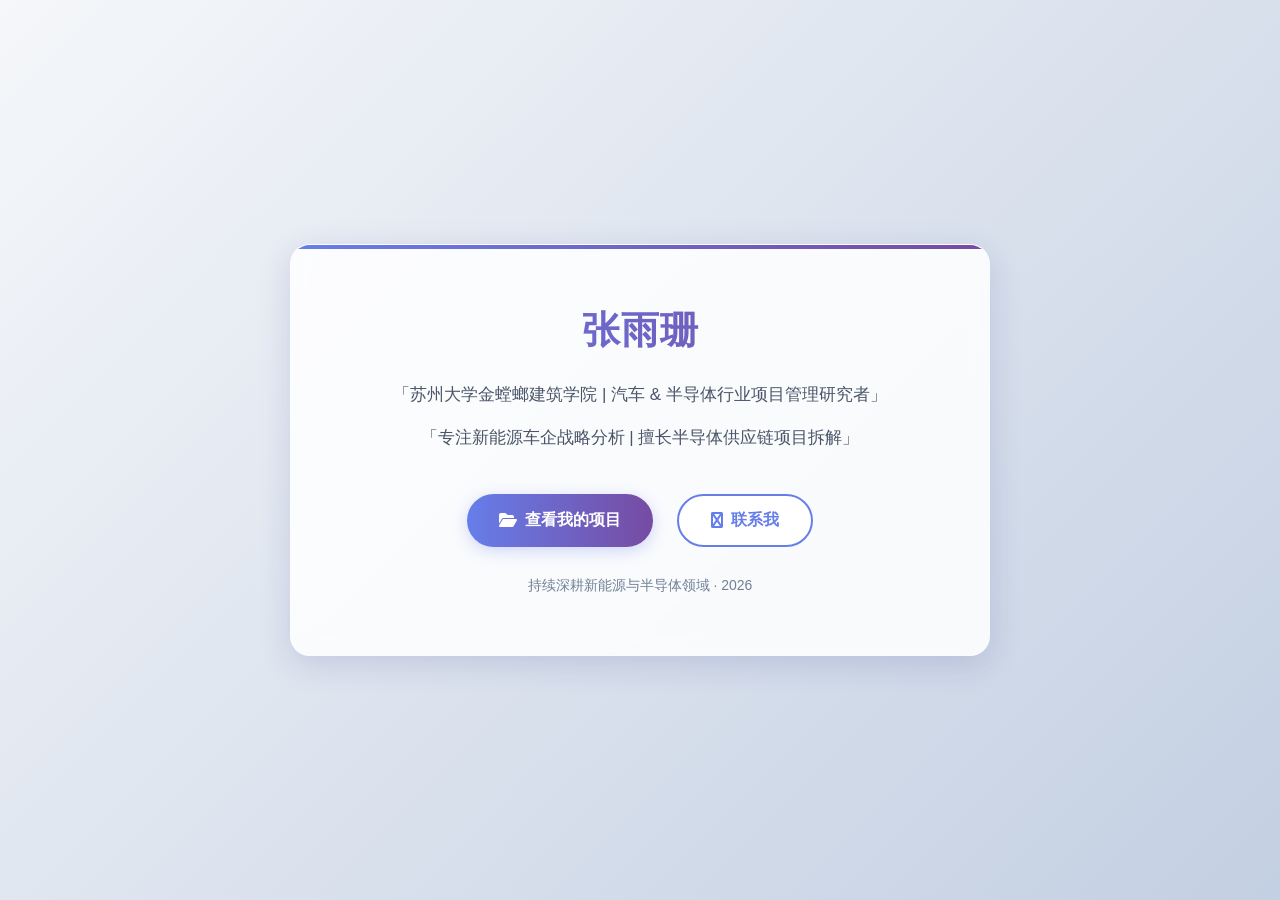
==== index.html @ 38ac0058 "Add files via upload" ====
<!DOCTYPE html>
<html lang="zh-CN">
<head>
    <meta charset="UTF-8">
    <meta name="viewport" content="width=device-width, initial-scale=1.0">
    <title>张雨珊 - 项目管理研究者</title>
    <!-- 引入字体图标（可选，提升精致度） -->
    <link rel="stylesheet" href="https://cdn.bootcdn.net/ajax/libs/font-awesome/6.4.0/css/all.min.css">
    <style>
        /* 全局样式 */
        * {
            margin: 0;
            padding: 0;
            box-sizing: border-box;
            font-family: "Inter", "PingFang SC", "微软雅黑", sans-serif;
        }

        /* 页面背景渐变 + 全屏布局 */
        body {
            background: linear-gradient(135deg, #f5f7fa 0%, #c3cfe2 100%);
            min-height: 100vh;
            display: flex;
            justify-content: center;
            align-items: center;
            padding: 20px;
            color: #2d3748;
        }

        /* 核心卡片容器：毛玻璃效果 + 圆角 + 阴影 */
        .profile-card {
            background: rgba(255, 255, 255, 0.85);
            backdrop-filter: blur(10px);
            -webkit-backdrop-filter: blur(10px);
            border-radius: 20px;
            box-shadow: 0 8px 32px rgba(31, 38, 135, 0.15);
            border: 1px solid rgba(255, 255, 255, 0.18);
            padding: 60px 40px;
            max-width: 700px;
            width: 100%;
            text-align: center;
            position: relative;
            overflow: hidden;
        }

        /* 顶部装饰线条（提升设计感） */
        .profile-card::before {
            content: "";
            position: absolute;
            top: 0;
            left: 0;
            width: 100%;
            height: 4px;
            background: linear-gradient(90deg, #667eea 0%, #764ba2 100%);
        }

        /* 姓名样式 */
        .name {
            font-size: 38px;
            font-weight: 700;
            margin-bottom: 16px;
            background: linear-gradient(90deg, #667eea, #764ba2);
            -webkit-background-clip: text;
            background-clip: text;
            color: transparent;
            letter-spacing: 1px;
        }

        /* 简介容器 */
        .intro-container {
            margin: 24px 0 40px;
        }

        /* 简介文本 */
        .intro {
            font-size: 17px;
            color: #4a5568;
            line-height: 1.8;
            margin-bottom: 12px;
            padding: 0 20px;
        }

        /* 按钮组 */
        .btn-group {
            display: flex;
            justify-content: center;
            gap: 24px;
            flex-wrap: wrap;
            margin-bottom: 30px;
        }

        /* 按钮通用样式 */
        .btn {
            padding: 14px 32px;
            border-radius: 50px;
            font-size: 16px;
            font-weight: 600;
            cursor: pointer;
            text-decoration: none;
            transition: all 0.4s ease;
            border: none;
            display: inline-flex;
            align-items: center;
            gap: 8px;
        }

        /* 主按钮（查看项目） */
        .btn-project {
            background: linear-gradient(90deg, #667eea, #764ba2);
            color: white;
            box-shadow: 0 4px 15px rgba(102, 126, 234, 0.3);
        }

        .btn-project:hover {
            transform: translateY(-3px);
            box-shadow: 0 6px 20px rgba(102, 126, 234, 0.4);
        }

        /* 次按钮（联系我） */
        .btn-contact {
            background: white;
            color: #667eea;
            border: 2px solid #667eea;
        }

        .btn-contact:hover {
            background: #f0f4ff;
            transform: translateY(-3px);
        }

        /* 微信号弹窗 */
        .modal {
            position: fixed;
            top: 0;
            left: 0;
            width: 100%;
            height: 100%;
            background: rgba(0, 0, 0, 0.5);
            display: none;
            justify-content: center;
            align-items: center;
            z-index: 999;
            animation: fadeIn 0.3s ease;
        }

        /* 弹窗内容 */
        .modal-content {
            background: white;
            border-radius: 16px;
            padding: 40px 30px;
            max-width: 400px;
            width: 90%;
            text-align: center;
            animation: scaleIn 0.3s ease;
        }

        /* 弹窗标题 */
        .modal-title {
            font-size: 22px;
            font-weight: 600;
            margin-bottom: 20px;
            color: #2d3748;
        }

        /* 微信号样式 */
        .wechat {
            font-size: 24px;
            font-weight: 700;
            color: #667eea;
            letter-spacing: 2px;
            margin-bottom: 25px;
        }

        /* 关闭按钮 */
        .close-btn {
            padding: 10px 24px;
            background: #f5f7fa;
            color: #4a5568;
            border: none;
            border-radius: 50px;
            font-weight: 600;
            cursor: pointer;
            transition: all 0.3s ease;
        }

        .close-btn:hover {
            background: #e5e7eb;
        }

        /* 底部小字 */
        .footer-text {
            font-size: 14px;
            color: #718096;
            margin-top: 10px;
        }

        /* 动画效果 */
        @keyframes fadeIn {
            from { opacity: 0; }
            to { opacity: 1; }
        }

        @keyframes scaleIn {
            from { transform: scale(0.9); opacity: 0; }
            to { transform: scale(1); opacity: 1; }
        }

        /* 响应式适配（手机端） */
        @media (max-width: 600px) {
            .name {
                font-size: 28px;
            }
            .intro {
                font-size: 15px;
                padding: 0;
            }
            .btn {
                padding: 12px 24px;
                font-size: 15px;
            }
            .profile-card {
                padding: 40px 20px;
            }
        }
    </style>
</head>
<body>
    <!-- 核心卡片 -->
    <div class="profile-card">
        <!-- 姓名 -->
        <h1 class="name">张雨珊</h1>
        
        <!-- 简介 -->
        <div class="intro-container">
            <p class="intro">「苏州大学金螳螂建筑学院 | 汽车 & 半导体行业项目管理研究者」</p>
            <p class="intro">「专注新能源车企战略分析 | 擅长半导体供应链项目拆解」</p>
        </div>
        
        <!-- 按钮组 -->
        <div class="btn-group">
            <button class="btn btn-project">
                <i class="fas fa-folder-open"></i> 查看我的项目
            </button>
            <button class="btn btn-contact" onclick="openModal()">
                <i class="fas fa-weixin"></i> 联系我
            </button>
        </div>
        
        <!-- 底部小字 -->
        <p class="footer-text">持续深耕新能源与半导体领域 · 2026</p>
    </div>

    <!-- 微信号弹窗 -->
    <div class="modal" id="wechatModal">
        <div class="modal-content">
            <h2 class="modal-title">我的微信号</h2>
            <p class="wechat">13733663830</p>
            <button class="close-btn" onclick="closeModal()">关闭</button>
        </div>
    </div>

    <script>
        // 打开弹窗
        function openModal() {
            document.getElementById("wechatModal").style.display = "flex";
        }

        // 关闭弹窗
        function closeModal() {
            document.getElementById("wechatModal").style.display = "none";
        }

        // 点击弹窗外部关闭
        window.onclick = function(e) {
            const modal = document.getElementById("wechatModal");
            if (e.target === modal) {
                closeModal();
            }
        }
    </script>
</body>
</html>
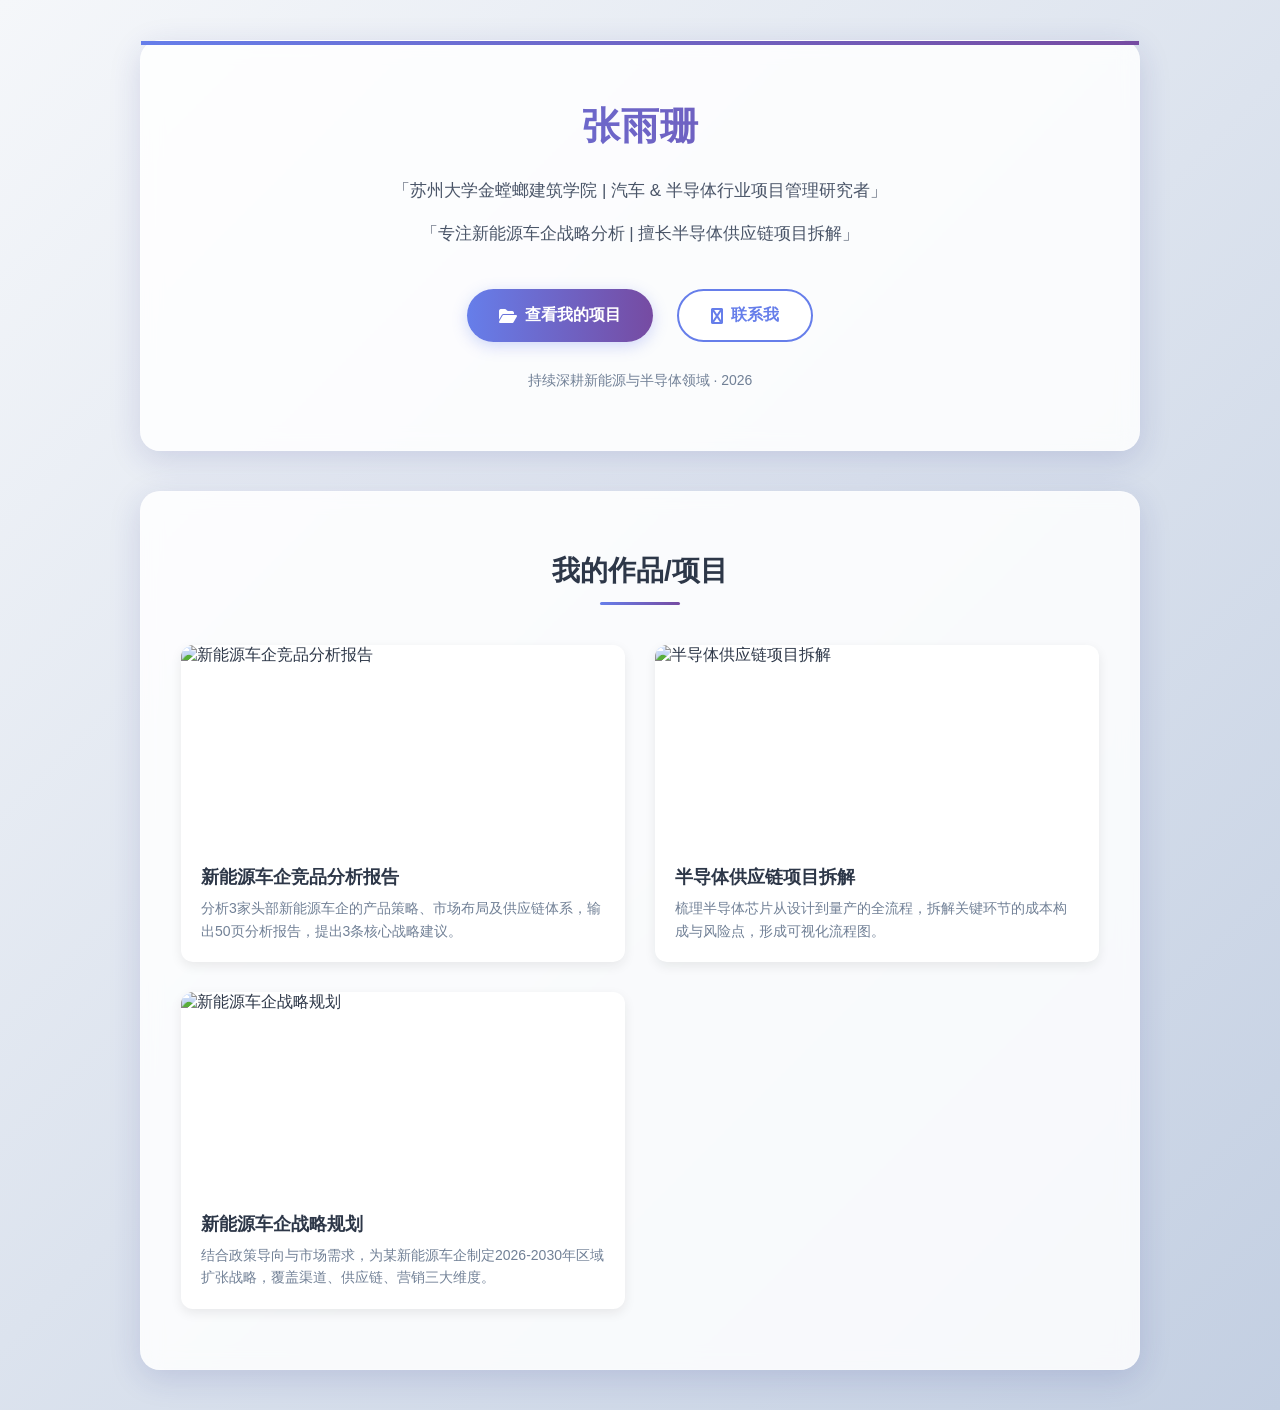
==== commit 608a68b4: "Update index.html" ====
--- a/index.html
+++ b/index.html
@@ -4,7 +4,6 @@
     <meta charset="UTF-8">
     <meta name="viewport" content="width=device-width, initial-scale=1.0">
     <title>张雨珊 - 项目管理研究者</title>
-    <!-- 引入字体图标（可选，提升精致度） -->
     <link rel="stylesheet" href="https://cdn.bootcdn.net/ajax/libs/font-awesome/6.4.0/css/all.min.css">
     <style>
         /* 全局样式 */
@@ -19,14 +18,17 @@
         body {
             background: linear-gradient(135deg, #f5f7fa 0%, #c3cfe2 100%);
             min-height: 100vh;
-            display: flex;
-            justify-content: center;
-            align-items: center;
-            padding: 20px;
             color: #2d3748;
-        }
-
-        /* 核心卡片容器：毛玻璃效果 + 圆角 + 阴影 */
+            padding: 40px 20px;
+        }
+
+        /* 核心容器（改为垂直布局，适配作品展示） */
+        .main-container {
+            max-width: 1000px;
+            margin: 0 auto;
+        }
+
+        /* 核心卡片容器：毛玻璃效果 */
         .profile-card {
             background: rgba(255, 255, 255, 0.85);
             backdrop-filter: blur(10px);
@@ -35,14 +37,12 @@
             box-shadow: 0 8px 32px rgba(31, 38, 135, 0.15);
             border: 1px solid rgba(255, 255, 255, 0.18);
             padding: 60px 40px;
-            max-width: 700px;
-            width: 100%;
             text-align: center;
             position: relative;
-            overflow: hidden;
-        }
-
-        /* 顶部装饰线条（提升设计感） */
+            margin-bottom: 40px;
+        }
+
+        /* 顶部装饰线条 */
         .profile-card::before {
             content: "";
             position: absolute;
@@ -127,6 +127,97 @@
             transform: translateY(-3px);
         }
 
+        /* ========== 新增：作品展示区样式 ========== */
+        .works-section {
+            background: rgba(255, 255, 255, 0.85);
+            backdrop-filter: blur(10px);
+            -webkit-backdrop-filter: blur(10px);
+            border-radius: 20px;
+            box-shadow: 0 8px 32px rgba(31, 38, 135, 0.15);
+            border: 1px solid rgba(255, 255, 255, 0.18);
+            padding: 60px 40px;
+        }
+
+        /* 作品区标题 */
+        .works-title {
+            font-size: 28px;
+            font-weight: 700;
+            color: #2d3748;
+            text-align: center;
+            margin-bottom: 40px;
+            position: relative;
+        }
+
+        .works-title::after {
+            content: "";
+            display: block;
+            width: 80px;
+            height: 3px;
+            background: linear-gradient(90deg, #667eea, #764ba2);
+            margin: 12px auto 0;
+            border-radius: 3px;
+        }
+
+        /* 作品网格布局 */
+        .works-grid {
+            display: grid;
+            grid-template-columns: repeat(auto-fit, minmax(300px, 1fr));
+            gap: 30px;
+        }
+
+        /* 单个作品卡片 */
+        .work-card {
+            background: white;
+            border-radius: 12px;
+            overflow: hidden;
+            box-shadow: 0 4px 12px rgba(0, 0, 0, 0.08);
+            transition: all 0.4s ease;
+        }
+
+        .work-card:hover {
+            transform: translateY(-8px);
+            box-shadow: 0 8px 20px rgba(0, 0, 0, 0.12);
+        }
+
+        /* 作品图片容器 */
+        .work-img-container {
+            width: 100%;
+            height: 200px; /* 图片高度固定，保证统一 */
+            overflow: hidden;
+        }
+
+        /* 作品图片 */
+        .work-img {
+            width: 100%;
+            height: 100%;
+            object-fit: cover; /* 图片自适应，不拉伸变形 */
+            transition: transform 0.5s ease;
+        }
+
+        .work-card:hover .work-img {
+            transform: scale(1.05); /* 鼠标悬浮，图片轻微放大 */
+        }
+
+        /* 作品信息 */
+        .work-info {
+            padding: 20px;
+        }
+
+        /* 作品标题 */
+        .work-name {
+            font-size: 18px;
+            font-weight: 600;
+            color: #2d3748;
+            margin-bottom: 8px;
+        }
+
+        /* 作品简介 */
+        .work-desc {
+            font-size: 14px;
+            color: #718096;
+            line-height: 1.6;
+        }
+
         /* 微信号弹窗 */
         .modal {
             position: fixed;
@@ -142,7 +233,6 @@
             animation: fadeIn 0.3s ease;
         }
 
-        /* 弹窗内容 */
         .modal-content {
             background: white;
             border-radius: 16px;
@@ -153,7 +243,6 @@
             animation: scaleIn 0.3s ease;
         }
 
-        /* 弹窗标题 */
         .modal-title {
             font-size: 22px;
             font-weight: 600;
@@ -161,7 +250,6 @@
             color: #2d3748;
         }
 
-        /* 微信号样式 */
         .wechat {
             font-size: 24px;
             font-weight: 700;
@@ -170,7 +258,6 @@
             margin-bottom: 25px;
         }
 
-        /* 关闭按钮 */
         .close-btn {
             padding: 10px 24px;
             background: #f5f7fa;
@@ -217,36 +304,79 @@
                 padding: 12px 24px;
                 font-size: 15px;
             }
-            .profile-card {
+            .profile-card, .works-section {
                 padding: 40px 20px;
+            }
+            .works-title {
+                font-size: 24px;
+            }
+            .work-img-container {
+                height: 180px;
             }
         }
     </style>
 </head>
 <body>
-    <!-- 核心卡片 -->
-    <div class="profile-card">
-        <!-- 姓名 -->
-        <h1 class="name">张雨珊</h1>
-        
-        <!-- 简介 -->
-        <div class="intro-container">
-            <p class="intro">「苏州大学金螳螂建筑学院 | 汽车 & 半导体行业项目管理研究者」</p>
-            <p class="intro">「专注新能源车企战略分析 | 擅长半导体供应链项目拆解」</p>
+    <div class="main-container">
+        <!-- 个人简介卡片 -->
+        <div class="profile-card">
+            <h1 class="name">张雨珊</h1>
+            <div class="intro-container">
+                <p class="intro">「苏州大学金螳螂建筑学院 | 汽车 & 半导体行业项目管理研究者」</p>
+                <p class="intro">「专注新能源车企战略分析 | 擅长半导体供应链项目拆解」</p>
+            </div>
+            <div class="btn-group">
+                <button class="btn btn-project" onclick="scrollToWorks()">
+                    <i class="fas fa-folder-open"></i> 查看我的项目
+                </button>
+                <button class="btn btn-contact" onclick="openModal()">
+                    <i class="fas fa-weixin"></i> 联系我
+                </button>
+            </div>
+            <p class="footer-text">持续深耕新能源与半导体领域 · 2026</p>
         </div>
-        
-        <!-- 按钮组 -->
-        <div class="btn-group">
-            <button class="btn btn-project">
-                <i class="fas fa-folder-open"></i> 查看我的项目
-            </button>
-            <button class="btn btn-contact" onclick="openModal()">
-                <i class="fas fa-weixin"></i> 联系我
-            </button>
+
+        <!-- ========== 新增：作品展示区 ========== -->
+        <div class="works-section" id="works">
+            <h2 class="works-title">我的作品/项目</h2>
+            <div class="works-grid">
+                <!-- 作品1（示例） -->
+                <div class="work-card">
+                    <div class="work-img-container">
+                        <!-- 替换src为你的作品图片地址 -->
+                        <img src="https://picsum.photos/600/400?random=1" alt="新能源车企竞品分析报告" class="work-img">
+                    </div>
+                    <div class="work-info">
+                        <h3 class="work-name">新能源车企竞品分析报告</h3>
+                        <p class="work-desc">分析3家头部新能源车企的产品策略、市场布局及供应链体系，输出50页分析报告，提出3条核心战略建议。</p>
+                    </div>
+                </div>
+
+                <!-- 作品2（示例） -->
+                <div class="work-card">
+                    <div class="work-img-container">
+                        <!-- 替换src为你的作品图片地址 -->
+                        <img src="https://picsum.photos/600/400?random=2" alt="半导体供应链项目拆解" class="work-img">
+                    </div>
+                    <div class="work-info">
+                        <h3 class="work-name">半导体供应链项目拆解</h3>
+                        <p class="work-desc">梳理半导体芯片从设计到量产的全流程，拆解关键环节的成本构成与风险点，形成可视化流程图。</p>
+                    </div>
+                </div>
+
+                <!-- 作品3（示例） -->
+                <div class="work-card">
+                    <div class="work-img-container">
+                        <!-- 替换src为你的作品图片地址 -->
+                        <img src="https://picsum.photos/600/400?random=3" alt="新能源车企战略规划" class="work-img">
+                    </div>
+                    <div class="work-info">
+                        <h3 class="work-name">新能源车企战略规划</h3>
+                        <p class="work-desc">结合政策导向与市场需求，为某新能源车企制定2026-2030年区域扩张战略，覆盖渠道、供应链、营销三大维度。</p>
+                    </div>
+                </div>
+            </div>
         </div>
-        
-        <!-- 底部小字 -->
-        <p class="footer-text">持续深耕新能源与半导体领域 · 2026</p>
     </div>
 
     <!-- 微信号弹窗 -->
@@ -276,6 +406,13 @@
                 closeModal();
             }
         }
+
+        // 新增：点击「查看我的项目」滚动到作品区
+        function scrollToWorks() {
+            document.getElementById("works").scrollIntoView({
+                behavior: "smooth" // 平滑滚动效果
+            });
+        }
     </script>
 </body>
-</html>+</html>
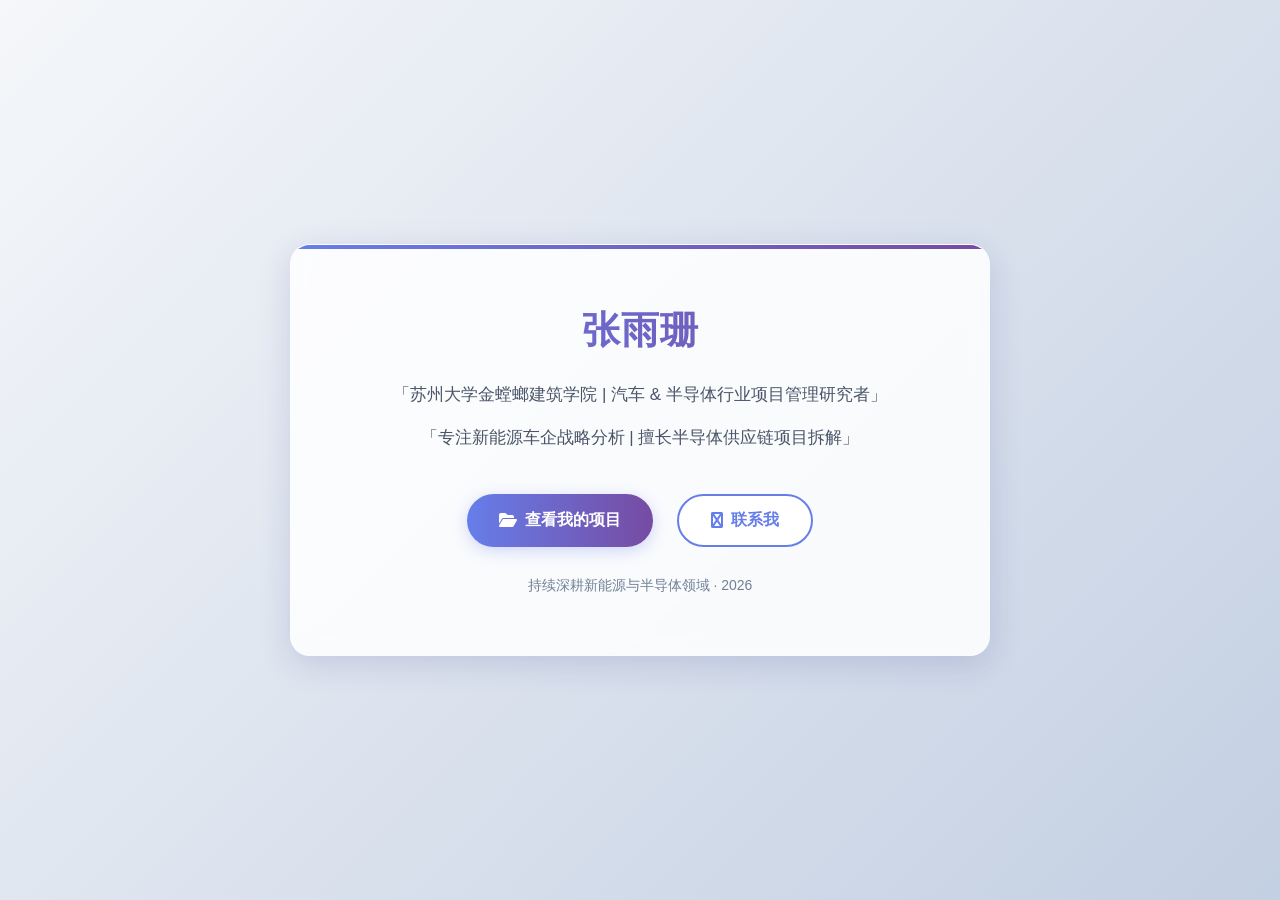
==== commit da777319: "Add files via upload" ====
--- a/index.html
+++ b/index.html
@@ -4,6 +4,7 @@
     <meta charset="UTF-8">
     <meta name="viewport" content="width=device-width, initial-scale=1.0">
     <title>张雨珊 - 项目管理研究者</title>
+    <!-- 引入字体图标（可选，提升精致度） -->
     <link rel="stylesheet" href="https://cdn.bootcdn.net/ajax/libs/font-awesome/6.4.0/css/all.min.css">
     <style>
         /* 全局样式 */
@@ -18,17 +19,14 @@
         body {
             background: linear-gradient(135deg, #f5f7fa 0%, #c3cfe2 100%);
             min-height: 100vh;
+            display: flex;
+            justify-content: center;
+            align-items: center;
+            padding: 20px;
             color: #2d3748;
-            padding: 40px 20px;
-        }
-
-        /* 核心容器（改为垂直布局，适配作品展示） */
-        .main-container {
-            max-width: 1000px;
-            margin: 0 auto;
-        }
-
-        /* 核心卡片容器：毛玻璃效果 */
+        }
+
+        /* 核心卡片容器：毛玻璃效果 + 圆角 + 阴影 */
         .profile-card {
             background: rgba(255, 255, 255, 0.85);
             backdrop-filter: blur(10px);
@@ -37,12 +35,14 @@
             box-shadow: 0 8px 32px rgba(31, 38, 135, 0.15);
             border: 1px solid rgba(255, 255, 255, 0.18);
             padding: 60px 40px;
+            max-width: 700px;
+            width: 100%;
             text-align: center;
             position: relative;
-            margin-bottom: 40px;
-        }
-
-        /* 顶部装饰线条 */
+            overflow: hidden;
+        }
+
+        /* 顶部装饰线条（提升设计感） */
         .profile-card::before {
             content: "";
             position: absolute;
@@ -127,97 +127,6 @@
             transform: translateY(-3px);
         }
 
-        /* ========== 新增：作品展示区样式 ========== */
-        .works-section {
-            background: rgba(255, 255, 255, 0.85);
-            backdrop-filter: blur(10px);
-            -webkit-backdrop-filter: blur(10px);
-            border-radius: 20px;
-            box-shadow: 0 8px 32px rgba(31, 38, 135, 0.15);
-            border: 1px solid rgba(255, 255, 255, 0.18);
-            padding: 60px 40px;
-        }
-
-        /* 作品区标题 */
-        .works-title {
-            font-size: 28px;
-            font-weight: 700;
-            color: #2d3748;
-            text-align: center;
-            margin-bottom: 40px;
-            position: relative;
-        }
-
-        .works-title::after {
-            content: "";
-            display: block;
-            width: 80px;
-            height: 3px;
-            background: linear-gradient(90deg, #667eea, #764ba2);
-            margin: 12px auto 0;
-            border-radius: 3px;
-        }
-
-        /* 作品网格布局 */
-        .works-grid {
-            display: grid;
-            grid-template-columns: repeat(auto-fit, minmax(300px, 1fr));
-            gap: 30px;
-        }
-
-        /* 单个作品卡片 */
-        .work-card {
-            background: white;
-            border-radius: 12px;
-            overflow: hidden;
-            box-shadow: 0 4px 12px rgba(0, 0, 0, 0.08);
-            transition: all 0.4s ease;
-        }
-
-        .work-card:hover {
-            transform: translateY(-8px);
-            box-shadow: 0 8px 20px rgba(0, 0, 0, 0.12);
-        }
-
-        /* 作品图片容器 */
-        .work-img-container {
-            width: 100%;
-            height: 200px; /* 图片高度固定，保证统一 */
-            overflow: hidden;
-        }
-
-        /* 作品图片 */
-        .work-img {
-            width: 100%;
-            height: 100%;
-            object-fit: cover; /* 图片自适应，不拉伸变形 */
-            transition: transform 0.5s ease;
-        }
-
-        .work-card:hover .work-img {
-            transform: scale(1.05); /* 鼠标悬浮，图片轻微放大 */
-        }
-
-        /* 作品信息 */
-        .work-info {
-            padding: 20px;
-        }
-
-        /* 作品标题 */
-        .work-name {
-            font-size: 18px;
-            font-weight: 600;
-            color: #2d3748;
-            margin-bottom: 8px;
-        }
-
-        /* 作品简介 */
-        .work-desc {
-            font-size: 14px;
-            color: #718096;
-            line-height: 1.6;
-        }
-
         /* 微信号弹窗 */
         .modal {
             position: fixed;
@@ -233,6 +142,7 @@
             animation: fadeIn 0.3s ease;
         }
 
+        /* 弹窗内容 */
         .modal-content {
             background: white;
             border-radius: 16px;
@@ -243,6 +153,7 @@
             animation: scaleIn 0.3s ease;
         }
 
+        /* 弹窗标题 */
         .modal-title {
             font-size: 22px;
             font-weight: 600;
@@ -250,6 +161,7 @@
             color: #2d3748;
         }
 
+        /* 微信号样式 */
         .wechat {
             font-size: 24px;
             font-weight: 700;
@@ -258,6 +170,7 @@
             margin-bottom: 25px;
         }
 
+        /* 关闭按钮 */
         .close-btn {
             padding: 10px 24px;
             background: #f5f7fa;
@@ -304,79 +217,36 @@
                 padding: 12px 24px;
                 font-size: 15px;
             }
-            .profile-card, .works-section {
+            .profile-card {
                 padding: 40px 20px;
-            }
-            .works-title {
-                font-size: 24px;
-            }
-            .work-img-container {
-                height: 180px;
             }
         }
     </style>
 </head>
 <body>
-    <div class="main-container">
-        <!-- 个人简介卡片 -->
-        <div class="profile-card">
-            <h1 class="name">张雨珊</h1>
-            <div class="intro-container">
-                <p class="intro">「苏州大学金螳螂建筑学院 | 汽车 & 半导体行业项目管理研究者」</p>
-                <p class="intro">「专注新能源车企战略分析 | 擅长半导体供应链项目拆解」</p>
-            </div>
-            <div class="btn-group">
-                <button class="btn btn-project" onclick="scrollToWorks()">
-                    <i class="fas fa-folder-open"></i> 查看我的项目
-                </button>
-                <button class="btn btn-contact" onclick="openModal()">
-                    <i class="fas fa-weixin"></i> 联系我
-                </button>
-            </div>
-            <p class="footer-text">持续深耕新能源与半导体领域 · 2026</p>
+    <!-- 核心卡片 -->
+    <div class="profile-card">
+        <!-- 姓名 -->
+        <h1 class="name">张雨珊</h1>
+        
+        <!-- 简介 -->
+        <div class="intro-container">
+            <p class="intro">「苏州大学金螳螂建筑学院 | 汽车 & 半导体行业项目管理研究者」</p>
+            <p class="intro">「专注新能源车企战略分析 | 擅长半导体供应链项目拆解」</p>
         </div>
-
-        <!-- ========== 新增：作品展示区 ========== -->
-        <div class="works-section" id="works">
-            <h2 class="works-title">我的作品/项目</h2>
-            <div class="works-grid">
-                <!-- 作品1（示例） -->
-                <div class="work-card">
-                    <div class="work-img-container">
-                        <!-- 替换src为你的作品图片地址 -->
-                        <img src="https://picsum.photos/600/400?random=1" alt="新能源车企竞品分析报告" class="work-img">
-                    </div>
-                    <div class="work-info">
-                        <h3 class="work-name">新能源车企竞品分析报告</h3>
-                        <p class="work-desc">分析3家头部新能源车企的产品策略、市场布局及供应链体系，输出50页分析报告，提出3条核心战略建议。</p>
-                    </div>
-                </div>
-
-                <!-- 作品2（示例） -->
-                <div class="work-card">
-                    <div class="work-img-container">
-                        <!-- 替换src为你的作品图片地址 -->
-                        <img src="https://picsum.photos/600/400?random=2" alt="半导体供应链项目拆解" class="work-img">
-                    </div>
-                    <div class="work-info">
-                        <h3 class="work-name">半导体供应链项目拆解</h3>
-                        <p class="work-desc">梳理半导体芯片从设计到量产的全流程，拆解关键环节的成本构成与风险点，形成可视化流程图。</p>
-                    </div>
-                </div>
-
-                <!-- 作品3（示例） -->
-                <div class="work-card">
-                    <div class="work-img-container">
-                        <!-- 替换src为你的作品图片地址 -->
-                        <img src="https://picsum.photos/600/400?random=3" alt="新能源车企战略规划" class="work-img">
-                    </div>
-                    <div class="work-info">
-                        <h3 class="work-name">新能源车企战略规划</h3>
-                        <p class="work-desc">结合政策导向与市场需求，为某新能源车企制定2026-2030年区域扩张战略，覆盖渠道、供应链、营销三大维度。</p>
-                    </div>
-                </div>
-            </div>
+        
+        <!-- 按钮组 -->
+        <div class="btn-group">
+            <button class="btn btn-project">
+                <i class="fas fa-folder-open"></i> 查看我的项目
+            </button>
+            <button class="btn btn-contact" onclick="openModal()">
+                <i class="fas fa-weixin"></i> 联系我
+            </button>
         </div>
+        
+        <!-- 底部小字 -->
+        <p class="footer-text">持续深耕新能源与半导体领域 · 2026</p>
     </div>
 
     <!-- 微信号弹窗 -->
@@ -406,13 +276,6 @@
                 closeModal();
             }
         }
-
-        // 新增：点击「查看我的项目」滚动到作品区
-        function scrollToWorks() {
-            document.getElementById("works").scrollIntoView({
-                behavior: "smooth" // 平滑滚动效果
-            });
-        }
     </script>
 </body>
-</html>
+</html>
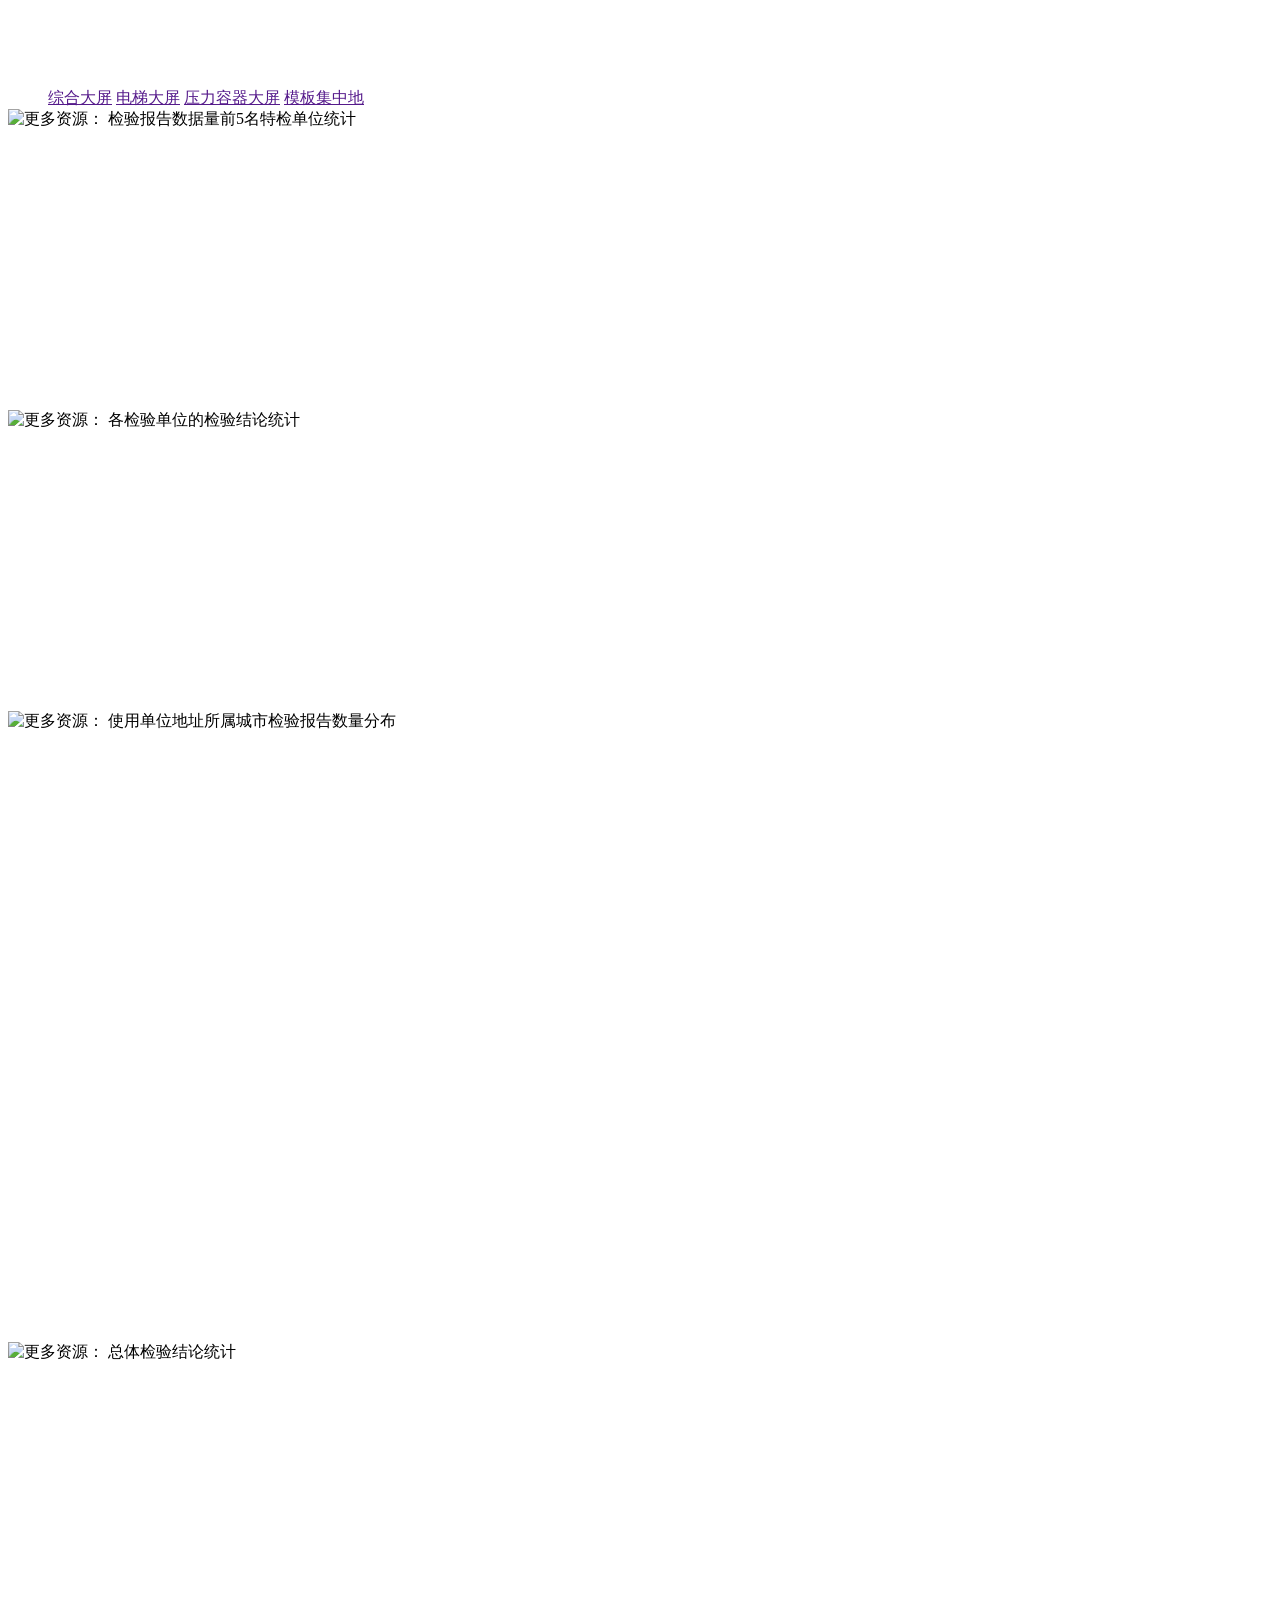
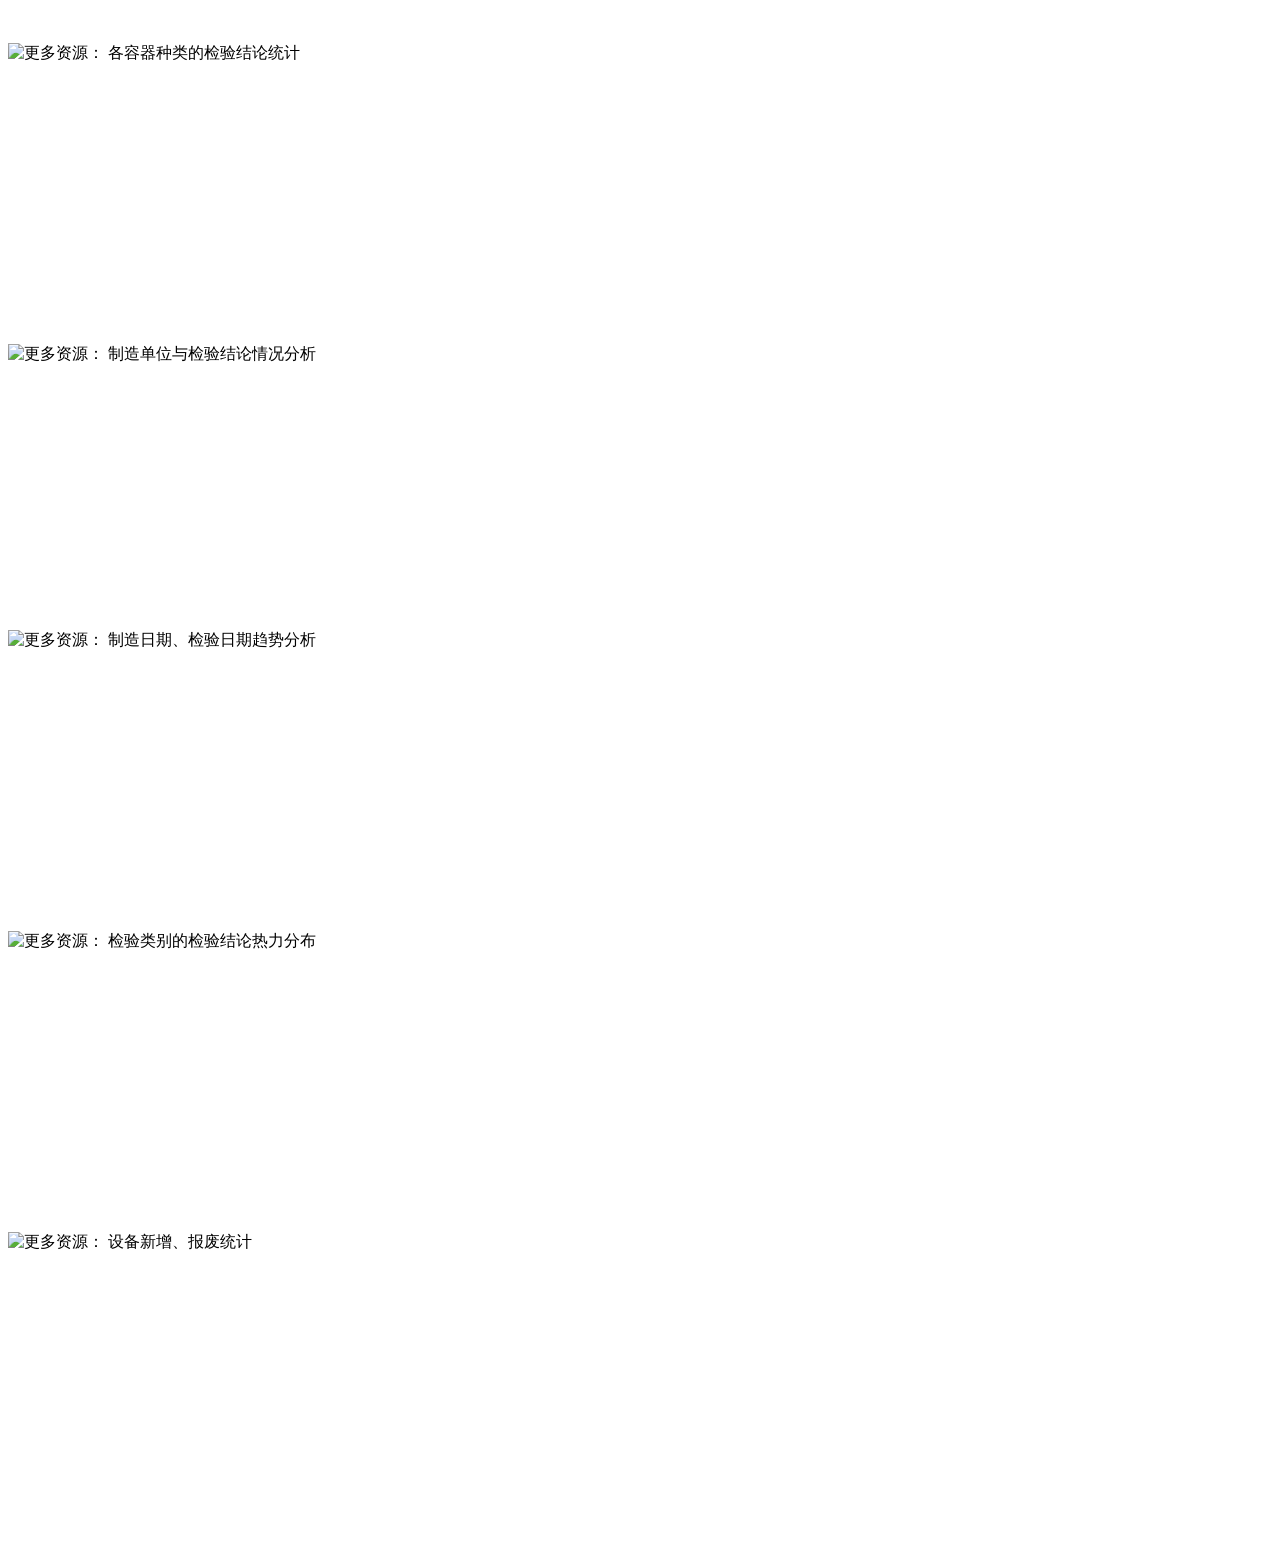
==== commit dabdbc2d: "Add files via upload" ====
--- a/index.html
+++ b/index.html
@@ -1,281 +1,330 @@
-<!DOCTYPE html>
-<html lang="zh-CN">
-<head>
-    <meta charset="UTF-8">
-    <meta name="viewport" content="width=device-width, initial-scale=1.0">
-    <title>张雨珊 - 项目管理研究者</title>
-    <!-- 引入字体图标（可选，提升精致度） -->
-    <link rel="stylesheet" href="https://cdn.bootcdn.net/ajax/libs/font-awesome/6.4.0/css/all.min.css">
-    <style>
-        /* 全局样式 */
-        * {
-            margin: 0;
-            padding: 0;
-            box-sizing: border-box;
-            font-family: "Inter", "PingFang SC", "微软雅黑", sans-serif;
-        }
-
-        /* 页面背景渐变 + 全屏布局 */
-        body {
-            background: linear-gradient(135deg, #f5f7fa 0%, #c3cfe2 100%);
-            min-height: 100vh;
-            display: flex;
-            justify-content: center;
-            align-items: center;
-            padding: 20px;
-            color: #2d3748;
-        }
-
-        /* 核心卡片容器：毛玻璃效果 + 圆角 + 阴影 */
-        .profile-card {
-            background: rgba(255, 255, 255, 0.85);
-            backdrop-filter: blur(10px);
-            -webkit-backdrop-filter: blur(10px);
-            border-radius: 20px;
-            box-shadow: 0 8px 32px rgba(31, 38, 135, 0.15);
-            border: 1px solid rgba(255, 255, 255, 0.18);
-            padding: 60px 40px;
-            max-width: 700px;
-            width: 100%;
-            text-align: center;
-            position: relative;
-            overflow: hidden;
-        }
-
-        /* 顶部装饰线条（提升设计感） */
-        .profile-card::before {
-            content: "";
-            position: absolute;
-            top: 0;
-            left: 0;
-            width: 100%;
-            height: 4px;
-            background: linear-gradient(90deg, #667eea 0%, #764ba2 100%);
-        }
-
-        /* 姓名样式 */
-        .name {
-            font-size: 38px;
-            font-weight: 700;
-            margin-bottom: 16px;
-            background: linear-gradient(90deg, #667eea, #764ba2);
-            -webkit-background-clip: text;
-            background-clip: text;
-            color: transparent;
-            letter-spacing: 1px;
-        }
-
-        /* 简介容器 */
-        .intro-container {
-            margin: 24px 0 40px;
-        }
-
-        /* 简介文本 */
-        .intro {
-            font-size: 17px;
-            color: #4a5568;
-            line-height: 1.8;
-            margin-bottom: 12px;
-            padding: 0 20px;
-        }
-
-        /* 按钮组 */
-        .btn-group {
-            display: flex;
-            justify-content: center;
-            gap: 24px;
-            flex-wrap: wrap;
-            margin-bottom: 30px;
-        }
-
-        /* 按钮通用样式 */
-        .btn {
-            padding: 14px 32px;
-            border-radius: 50px;
-            font-size: 16px;
-            font-weight: 600;
-            cursor: pointer;
-            text-decoration: none;
-            transition: all 0.4s ease;
-            border: none;
-            display: inline-flex;
-            align-items: center;
-            gap: 8px;
-        }
-
-        /* 主按钮（查看项目） */
-        .btn-project {
-            background: linear-gradient(90deg, #667eea, #764ba2);
-            color: white;
-            box-shadow: 0 4px 15px rgba(102, 126, 234, 0.3);
-        }
-
-        .btn-project:hover {
-            transform: translateY(-3px);
-            box-shadow: 0 6px 20px rgba(102, 126, 234, 0.4);
-        }
-
-        /* 次按钮（联系我） */
-        .btn-contact {
-            background: white;
-            color: #667eea;
-            border: 2px solid #667eea;
-        }
-
-        .btn-contact:hover {
-            background: #f0f4ff;
-            transform: translateY(-3px);
-        }
-
-        /* 微信号弹窗 */
-        .modal {
-            position: fixed;
-            top: 0;
-            left: 0;
-            width: 100%;
-            height: 100%;
-            background: rgba(0, 0, 0, 0.5);
-            display: none;
-            justify-content: center;
-            align-items: center;
-            z-index: 999;
-            animation: fadeIn 0.3s ease;
-        }
-
-        /* 弹窗内容 */
-        .modal-content {
-            background: white;
-            border-radius: 16px;
-            padding: 40px 30px;
-            max-width: 400px;
-            width: 90%;
-            text-align: center;
-            animation: scaleIn 0.3s ease;
-        }
-
-        /* 弹窗标题 */
-        .modal-title {
-            font-size: 22px;
-            font-weight: 600;
-            margin-bottom: 20px;
-            color: #2d3748;
-        }
-
-        /* 微信号样式 */
-        .wechat {
-            font-size: 24px;
-            font-weight: 700;
-            color: #667eea;
-            letter-spacing: 2px;
-            margin-bottom: 25px;
-        }
-
-        /* 关闭按钮 */
-        .close-btn {
-            padding: 10px 24px;
-            background: #f5f7fa;
-            color: #4a5568;
-            border: none;
-            border-radius: 50px;
-            font-weight: 600;
-            cursor: pointer;
-            transition: all 0.3s ease;
-        }
-
-        .close-btn:hover {
-            background: #e5e7eb;
-        }
-
-        /* 底部小字 */
-        .footer-text {
-            font-size: 14px;
-            color: #718096;
-            margin-top: 10px;
-        }
-
-        /* 动画效果 */
-        @keyframes fadeIn {
-            from { opacity: 0; }
-            to { opacity: 1; }
-        }
-
-        @keyframes scaleIn {
-            from { transform: scale(0.9); opacity: 0; }
-            to { transform: scale(1); opacity: 1; }
-        }
-
-        /* 响应式适配（手机端） */
-        @media (max-width: 600px) {
-            .name {
-                font-size: 28px;
-            }
-            .intro {
-                font-size: 15px;
-                padding: 0;
-            }
-            .btn {
-                padding: 12px 24px;
-                font-size: 15px;
-            }
-            .profile-card {
-                padding: 40px 20px;
-            }
-        }
-    </style>
-</head>
-<body>
-    <!-- 核心卡片 -->
-    <div class="profile-card">
-        <!-- 姓名 -->
-        <h1 class="name">张雨珊</h1>
-        
-        <!-- 简介 -->
-        <div class="intro-container">
-            <p class="intro">「苏州大学金螳螂建筑学院 | 汽车 & 半导体行业项目管理研究者」</p>
-            <p class="intro">「专注新能源车企战略分析 | 擅长半导体供应链项目拆解」</p>
-        </div>
-        
-        <!-- 按钮组 -->
-        <div class="btn-group">
-            <button class="btn btn-project">
-                <i class="fas fa-folder-open"></i> 查看我的项目
-            </button>
-            <button class="btn btn-contact" onclick="openModal()">
-                <i class="fas fa-weixin"></i> 联系我
-            </button>
-        </div>
-        
-        <!-- 底部小字 -->
-        <p class="footer-text">持续深耕新能源与半导体领域 · 2026</p>
-    </div>
-
-    <!-- 微信号弹窗 -->
-    <div class="modal" id="wechatModal">
-        <div class="modal-content">
-            <h2 class="modal-title">我的微信号</h2>
-            <p class="wechat">13733663830</p>
-            <button class="close-btn" onclick="closeModal()">关闭</button>
-        </div>
-    </div>
-
-    <script>
-        // 打开弹窗
-        function openModal() {
-            document.getElementById("wechatModal").style.display = "flex";
-        }
-
-        // 关闭弹窗
-        function closeModal() {
-            document.getElementById("wechatModal").style.display = "none";
-        }
-
-        // 点击弹窗外部关闭
-        window.onclick = function(e) {
-            const modal = document.getElementById("wechatModal");
-            if (e.target === modal) {
-                closeModal();
-            }
-        }
-    </script>
-</body>
-</html>+<!DOCTYPE html>
+<html lang="zh-CN">
+<head>
+    <meta charset="utf-8">
+    <meta http-equiv="X-UA-Compatible" content="IE=edge">
+    <meta name="viewport" content="width=device-width, initial-scale=1">
+    <title>压力容器监管大屏</title>
+    <link href="css/bootstrap.css" rel="stylesheet">
+    <link rel="stylesheet" href="css/base.css">
+    <link rel="stylesheet" href="css/index.css">
+
+    <style>
+        .t_title{
+            width: 100%;
+            height: 100%;
+            text-align: center;
+            font-size: 2.5em;
+            line-height: 80px;
+            color: #fff;
+        }
+        #chart_map{
+            cursor: pointer;
+        }
+        .t_show{
+            position: absolute;
+            top: 0;
+            right: 0;
+            border-radius: 2px;
+            background: #2C58A6;
+            padding: 2px 5px;
+            color: #fff;
+            cursor: pointer;
+        }
+    </style>
+</head>
+<body>
+
+<!--header-->
+<div class="header">
+    <div class="bg_header">
+        <div class="header_nav fl t_title">
+            压力容器监管大屏
+        </div>
+    </div>
+</div>
+
+<div class="top_menu">
+    <a class="top_menu_font" style=" margin-left: 40px;" href="">综合大屏</a>
+    <a class="top_menu_font" href="">电梯大屏</a>
+    <a class="top_menu_font" href="">压力容器大屏</a>
+    <a class="top_menu_font" href="">模板集中地</a>
+</div>
+
+<!--main-->
+<div class="data_content">
+    <!--<div class="data_time">-->
+        <!--&lt;!&ndash;温馨提示: 点击模块后跳转至详情页面。&ndash;&gt;-->
+    <!--</div>-->
+
+    <div class="data_main">
+        <div class="main_left fl">
+            <div class="left_1 t_btn6" style="cursor: pointer;">
+                <!--左上边框-->
+                <div class="t_line_box">
+                    <i class="t_l_line"></i>
+                    <i class="l_t_line"></i>
+                </div>
+                <!--右上边框-->
+                <div class="t_line_box">
+                    <i class="t_r_line"></i>
+                    <i class="r_t_line"></i>
+                </div>
+                <!--左下边框-->
+                <div class="t_line_box">
+                    <i class="l_b_line"></i>
+                    <i class="b_l_line"></i>
+                </div>
+                    <!--右下边框-->
+                    <div class="t_line_box">
+                    <i class="r_b_line"></i>
+                    <i class="b_r_line"></i>
+                </div>
+                <div class="main_title" id="title1">
+                    <img src="img/t_7.png" alt="更多资源：">
+                    检验报告数据量前5名特检单位统计
+                    <!--检验报告数据量前5名-->
+                </div>
+                <div id="chart_1" class="chart" style="width:100%;height: 280px;"></div>
+            </div>
+            <div class="left_2" style="cursor: pointer;">
+                <!--左上边框-->
+                <div class="t_line_box">
+                    <i class="t_l_line"></i>
+                    <i class="l_t_line"></i>
+                </div>
+                <!--右上边框-->
+                <div class="t_line_box">
+                    <i class="t_r_line"></i>
+                    <i class="r_t_line"></i>
+                </div>
+                <!--左下边框-->
+                <div class="t_line_box">
+                    <i class="l_b_line"></i>
+                    <i class="b_l_line"></i>
+                </div>
+                    <!--右下边框-->
+                    <div class="t_line_box">
+                    <i class="r_b_line"></i>
+                    <i class="b_r_line"></i>
+                </div>
+                <div class="main_title" title="各检验单位的检验结论统计" id="title2">
+                    <img src="img/t_7.png" alt="更多资源：">
+                    各检验单位的检验结论统计
+                    <!--各检验单位统计-->
+                </div>
+                <div id="chart_2" class="chart t_btn9" style="width:100%;height: 280px;"></div>
+            </div>
+        </div>
+        <div class="main_center fl">
+            <div class="center_text">
+                <!--左上边框-->
+                <div class="t_line_box">
+                    <i class="t_l_line"></i>
+                    <i class="l_t_line"></i>
+                </div>
+                <!--右上边框-->
+                <div class="t_line_box">
+                    <i class="t_r_line"></i>
+                    <i class="r_t_line"></i>
+                </div>
+                <!--左下边框-->
+                <div class="t_line_box">
+                    <i class="l_b_line"></i>
+                    <i class="b_l_line"></i>
+                </div>
+                 <!--右下边框-->
+                 <div class="t_line_box">
+                    <i class="r_b_line"></i>
+                    <i class="b_r_line"></i>
+                </div>
+                <div class="main_title" id="title0">
+                    <img src="img/t_7.png" alt="更多资源：">
+                    使用单位地址所属城市检验报告数量分布
+                </div>
+                <div id="chart_map" style="width:100%;height:610px;"></div>
+            </div>
+        </div>
+        <div class="main_right fr">
+            <div class="right_1">
+                <!--左上边框-->
+                <div class="t_line_box">
+                    <i class="t_l_line"></i>
+                    <i class="l_t_line"></i>
+                </div>
+                <!--右上边框-->
+                <div class="t_line_box">
+                    <i class="t_r_line"></i>
+                    <i class="r_t_line"></i>
+                </div>
+                <!--左下边框-->
+                <div class="t_line_box">
+                    <i class="l_b_line"></i>
+                    <i class="b_l_line"></i>
+                </div>
+                    <!--右下边框-->
+                    <div class="t_line_box">
+                    <i class="r_b_line"></i>
+                    <i class="b_r_line"></i>
+                </div>
+                <div class="main_title" id="title3">
+                    <img src="img/t_7.png" alt="更多资源：">
+                    总体检验结论统计
+                </div>
+                <div id="chart_3" class="echart t_btn7" style="width:100%;height: 280px;"></div>
+            </div>
+            <div class="right_2">
+                <!--左上边框-->
+                <div class="t_line_box">
+                    <i class="t_l_line"></i>
+                    <i class="l_t_line"></i>
+                </div>
+                <!--右上边框-->
+                <div class="t_line_box">
+                    <i class="t_r_line"></i>
+                    <i class="r_t_line"></i>
+                </div>
+                <!--左下边框-->
+                <div class="t_line_box">
+                    <i class="l_b_line"></i>
+                    <i class="b_l_line"></i>
+                </div>
+                    <!--右下边框-->
+                    <div class="t_line_box">
+                    <i class="r_b_line"></i>
+                    <i class="b_r_line"></i>
+                </div>
+                <div class="main_title" id="title4">
+                    <img src="img/t_7.png" alt="更多资源：">
+                    各容器种类的检验结论统计
+                </div>
+                <div id="chart_4" class="echart fl t_btn4" style="width:100%;height: 280px;cursor: pointer;"></div>
+            </div>
+        </div>
+    </div>
+    <div class="data_bottom">
+        <div class="bottom_1 fl t_btn5" style="cursor: pointer;">
+            <!--左上边框-->
+            <div class="t_line_box">
+                <i class="t_l_line"></i>
+                <i class="l_t_line"></i>
+            </div>
+            <!--右上边框-->
+            <div class="t_line_box">
+                <i class="t_r_line"></i>
+                <i class="r_t_line"></i>
+            </div>
+            <!--左下边框-->
+            <div class="t_line_box">
+                <i class="l_b_line"></i>
+                <i class="b_l_line"></i>
+            </div>
+                <!--右下边框-->
+                <div class="t_line_box">
+                <i class="r_b_line"></i>
+                <i class="b_r_line"></i>
+            </div>
+            <div class="main_title" id="title5">
+                <img src="img/t_7.png" alt="更多资源：">
+                制造单位与检验结论情况分析
+            </div>
+            <div id="chart_5" class="echart fl" style="width:100%;height: 250px;margin-top: 15px;"></div>
+        </div>
+        <div class="bottom_center fl">
+            <div class="bottom_2 fl">
+                <!--左上边框-->
+                <div class="t_line_box">
+                    <i class="t_l_line"></i>
+                    <i class="l_t_line"></i>
+                </div>
+                <!--右上边框-->
+                <div class="t_line_box">
+                    <i class="t_r_line"></i>
+                    <i class="r_t_line"></i>
+                </div>
+                <!--左下边框-->
+                <div class="t_line_box">
+                    <i class="l_b_line"></i>
+                    <i class="b_l_line"></i>
+                </div>
+                    <!--右下边框-->
+                    <div class="t_line_box">
+                    <i class="r_b_line"></i>
+                    <i class="b_r_line"></i>
+                </div>
+                <div class="main_title" id="title6">
+                    <img src="img/t_7.png" alt="更多资源：">
+                    制造日期、检验日期趋势分析
+                </div>
+                <div id="chart_6" class="echart fl t_btn8" style="width:100%;height: 280px;cursor: pointer;"></div>
+            </div>
+            <div class="bottom_3 fl">
+                <!--左上边框-->
+                <div class="t_line_box">
+                    <i class="t_l_line"></i>
+                    <i class="l_t_line"></i>
+                </div>
+                <!--右上边框-->
+                <div class="t_line_box">
+                    <i class="t_r_line"></i>
+                    <i class="r_t_line"></i>
+                </div>
+                <!--左下边框-->
+                <div class="t_line_box">
+                    <i class="l_b_line"></i>
+                    <i class="b_l_line"></i>
+                </div>
+                    <!--右下边框-->
+                    <div class="t_line_box">
+                    <i class="r_b_line"></i>
+                    <i class="b_r_line"></i>
+                </div>
+                <div class="main_title" id="title7">
+                    <img src="img/t_7.png" alt="更多资源：">
+                    检验类别的检验结论热力分布
+                </div>
+                <div id="chart_7" class="echart fl t_btn2" style="width:100%;height: 280px;cursor: pointer;"></div>
+            </div>
+        </div>
+        <div class="bottom_4 fr">
+            <!--左上边框-->
+            <div class="t_line_box">
+                <i class="t_l_line"></i>
+                <i class="l_t_line"></i>
+            </div>
+            <!--右上边框-->
+            <div class="t_line_box">
+                <i class="t_r_line"></i>
+                <i class="r_t_line"></i>
+            </div>
+            <!--左下边框-->
+            <div class="t_line_box">
+                <i class="l_b_line"></i>
+                <i class="b_l_line"></i>
+            </div>
+                <!--右下边框-->
+                <div class="t_line_box">
+                <i class="r_b_line"></i>
+                <i class="b_r_line"></i>
+            </div>
+            <div class="main_title" id="title8">
+                <img src="img/t_7.png" alt="更多资源：">
+                设备新增、报废统计
+            </div>
+            <div id="chart_8" class="echart fl t_btn3" style="width:100%;height: 280px;cursor: pointer;"></div>
+        </div>
+    </div>
+</div>
+<div style="text-align:center;">
+<!--<p>安徽特检</p>-->
+</div>
+</body>
+<script src="js/jquery-2.2.1.min.js"></script>
+<script src="js/bootstrap.min.js"></script>
+<script src="js/common.js"></script>
+<script src="js/echarts.min.js"></script>
+<script src="js/dataTool.js"></script>
+<script src="js/index.js"></script>
+<script src="js/china.js"></script>
+<script src="js/hunan.js"></script>
+</html>
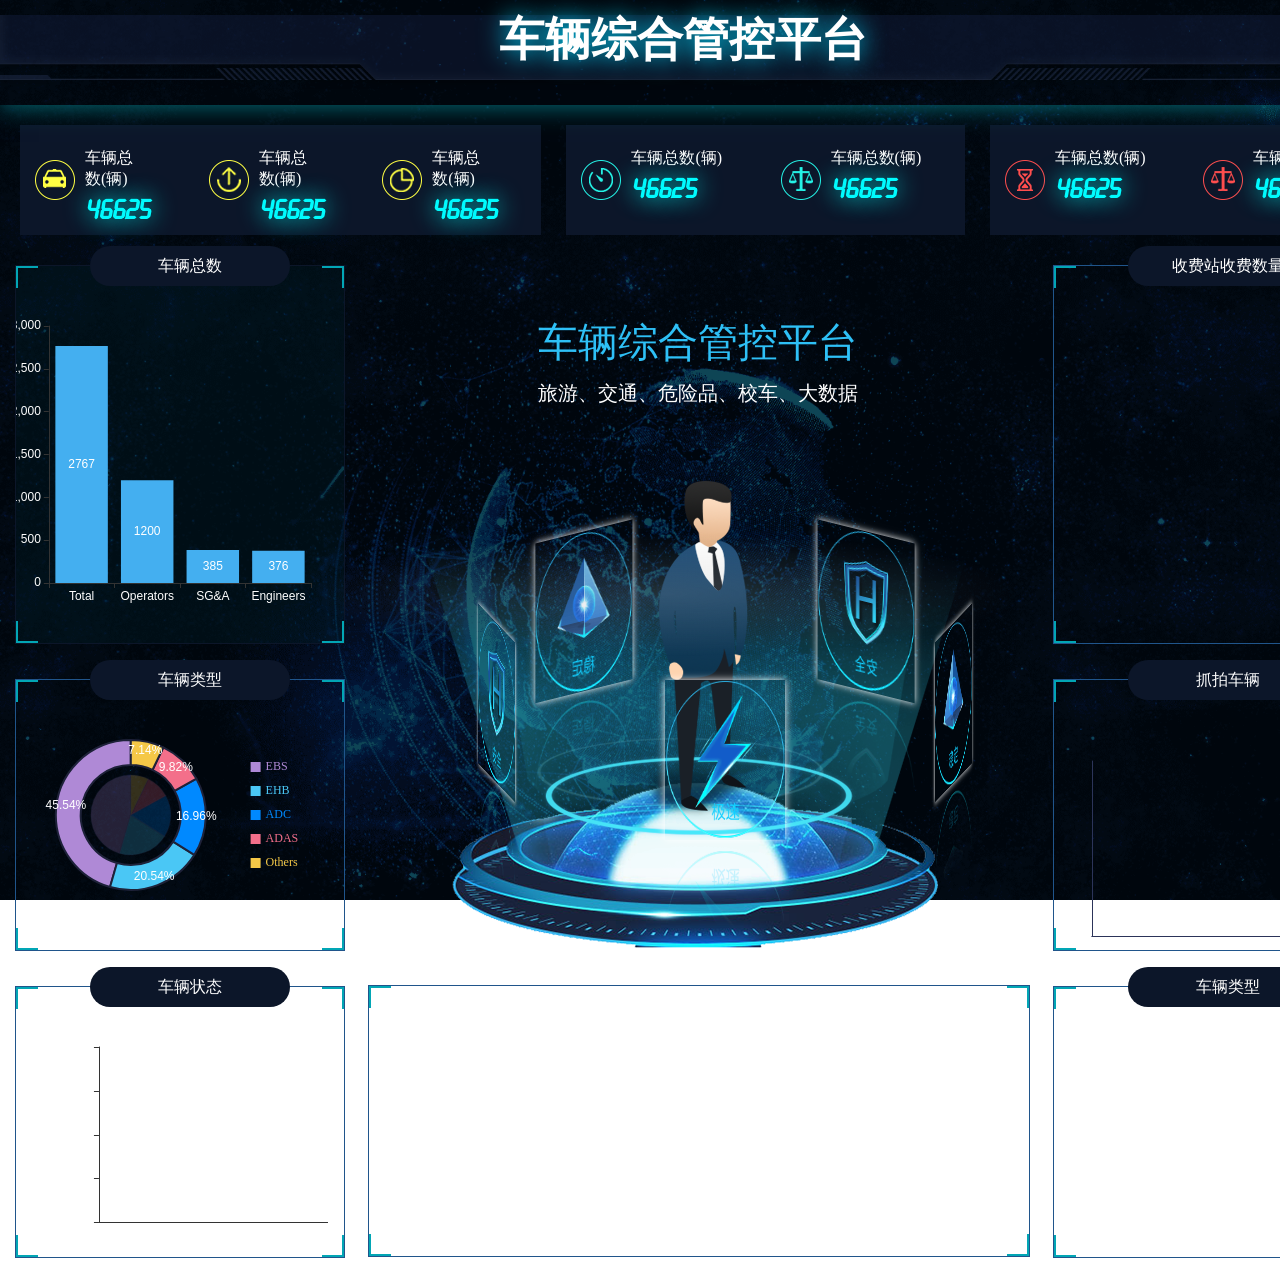
==== commit 2b8dbff4: "Add files via upload" ====
--- a/index.html
+++ b/index.html
@@ -1,330 +1,210 @@
-<!DOCTYPE html>
-<html lang="zh-CN">
+﻿<!DOCTYPE html>
+<html lang="en">
 <head>
-    <meta charset="utf-8">
-    <meta http-equiv="X-UA-Compatible" content="IE=edge">
-    <meta name="viewport" content="width=device-width, initial-scale=1">
-    <title>压力容器监管大屏</title>
-    <link href="css/bootstrap.css" rel="stylesheet">
-    <link rel="stylesheet" href="css/base.css">
-    <link rel="stylesheet" href="css/index.css">
-
-    <style>
-        .t_title{
-            width: 100%;
-            height: 100%;
-            text-align: center;
-            font-size: 2.5em;
-            line-height: 80px;
-            color: #fff;
-        }
-        #chart_map{
-            cursor: pointer;
-        }
-        .t_show{
-            position: absolute;
-            top: 0;
-            right: 0;
-            border-radius: 2px;
-            background: #2C58A6;
-            padding: 2px 5px;
-            color: #fff;
-            cursor: pointer;
-        }
-    </style>
+    <meta charset="UTF-8">
+    <title>车辆综合管控平台</title>
+
+    <link rel="stylesheet" href="css/main.css">
+    <link rel="stylesheet" href="css/style.css">
+    <link rel="stylesheet" type="text/css" href="css/style2.0.css">
+    <script type="text/javascript" src="js/jquery.min.js"></script>
+    <script>
+        $(function () {
+            $('.myscroll').myScroll({
+                speed: 60, //数值越大，速度越慢
+                rowHeight: 38 //li的高度
+            });
+        })
+
+    </script>
 </head>
 <body>
-
-<!--header-->
-<div class="header">
-    <div class="bg_header">
-        <div class="header_nav fl t_title">
-            压力容器监管大屏
-        </div>
+<!--头部-->
+<header id="header">
+    <div class="header">
+        <h1 class=""><a href="/" style="color: white">车辆综合管控平台</a></h1>
     </div>
-</div>
-
-<div class="top_menu">
-    <a class="top_menu_font" style=" margin-left: 40px;" href="">综合大屏</a>
-    <a class="top_menu_font" href="">电梯大屏</a>
-    <a class="top_menu_font" href="">压力容器大屏</a>
-    <a class="top_menu_font" href="">模板集中地</a>
-</div>
-
-<!--main-->
-<div class="data_content">
-    <!--<div class="data_time">-->
-        <!--&lt;!&ndash;温馨提示: 点击模块后跳转至详情页面。&ndash;&gt;-->
-    <!--</div>-->
-
-    <div class="data_main">
-        <div class="main_left fl">
-            <div class="left_1 t_btn6" style="cursor: pointer;">
-                <!--左上边框-->
-                <div class="t_line_box">
-                    <i class="t_l_line"></i>
-                    <i class="l_t_line"></i>
-                </div>
-                <!--右上边框-->
-                <div class="t_line_box">
-                    <i class="t_r_line"></i>
-                    <i class="r_t_line"></i>
-                </div>
-                <!--左下边框-->
-                <div class="t_line_box">
-                    <i class="l_b_line"></i>
-                    <i class="b_l_line"></i>
-                </div>
-                    <!--右下边框-->
-                    <div class="t_line_box">
-                    <i class="r_b_line"></i>
-                    <i class="b_r_line"></i>
-                </div>
-                <div class="main_title" id="title1">
-                    <img src="img/t_7.png" alt="更多资源：">
-                    检验报告数据量前5名特检单位统计
-                    <!--检验报告数据量前5名-->
-                </div>
-                <div id="chart_1" class="chart" style="width:100%;height: 280px;"></div>
-            </div>
-            <div class="left_2" style="cursor: pointer;">
-                <!--左上边框-->
-                <div class="t_line_box">
-                    <i class="t_l_line"></i>
-                    <i class="l_t_line"></i>
-                </div>
-                <!--右上边框-->
-                <div class="t_line_box">
-                    <i class="t_r_line"></i>
-                    <i class="r_t_line"></i>
-                </div>
-                <!--左下边框-->
-                <div class="t_line_box">
-                    <i class="l_b_line"></i>
-                    <i class="b_l_line"></i>
-                </div>
-                    <!--右下边框-->
-                    <div class="t_line_box">
-                    <i class="r_b_line"></i>
-                    <i class="b_r_line"></i>
-                </div>
-                <div class="main_title" title="各检验单位的检验结论统计" id="title2">
-                    <img src="img/t_7.png" alt="更多资源：">
-                    各检验单位的检验结论统计
-                    <!--各检验单位统计-->
-                </div>
-                <div id="chart_2" class="chart t_btn9" style="width:100%;height: 280px;"></div>
-            </div>
-        </div>
-        <div class="main_center fl">
-            <div class="center_text">
-                <!--左上边框-->
-                <div class="t_line_box">
-                    <i class="t_l_line"></i>
-                    <i class="l_t_line"></i>
-                </div>
-                <!--右上边框-->
-                <div class="t_line_box">
-                    <i class="t_r_line"></i>
-                    <i class="r_t_line"></i>
-                </div>
-                <!--左下边框-->
-                <div class="t_line_box">
-                    <i class="l_b_line"></i>
-                    <i class="b_l_line"></i>
-                </div>
-                 <!--右下边框-->
-                 <div class="t_line_box">
-                    <i class="r_b_line"></i>
-                    <i class="b_r_line"></i>
-                </div>
-                <div class="main_title" id="title0">
-                    <img src="img/t_7.png" alt="更多资源：">
-                    使用单位地址所属城市检验报告数量分布
-                </div>
-                <div id="chart_map" style="width:100%;height:610px;"></div>
-            </div>
-        </div>
-        <div class="main_right fr">
-            <div class="right_1">
-                <!--左上边框-->
-                <div class="t_line_box">
-                    <i class="t_l_line"></i>
-                    <i class="l_t_line"></i>
-                </div>
-                <!--右上边框-->
-                <div class="t_line_box">
-                    <i class="t_r_line"></i>
-                    <i class="r_t_line"></i>
-                </div>
-                <!--左下边框-->
-                <div class="t_line_box">
-                    <i class="l_b_line"></i>
-                    <i class="b_l_line"></i>
-                </div>
-                    <!--右下边框-->
-                    <div class="t_line_box">
-                    <i class="r_b_line"></i>
-                    <i class="b_r_line"></i>
-                </div>
-                <div class="main_title" id="title3">
-                    <img src="img/t_7.png" alt="更多资源：">
-                    总体检验结论统计
-                </div>
-                <div id="chart_3" class="echart t_btn7" style="width:100%;height: 280px;"></div>
-            </div>
-            <div class="right_2">
-                <!--左上边框-->
-                <div class="t_line_box">
-                    <i class="t_l_line"></i>
-                    <i class="l_t_line"></i>
-                </div>
-                <!--右上边框-->
-                <div class="t_line_box">
-                    <i class="t_r_line"></i>
-                    <i class="r_t_line"></i>
-                </div>
-                <!--左下边框-->
-                <div class="t_line_box">
-                    <i class="l_b_line"></i>
-                    <i class="b_l_line"></i>
-                </div>
-                    <!--右下边框-->
-                    <div class="t_line_box">
-                    <i class="r_b_line"></i>
-                    <i class="b_r_line"></i>
-                </div>
-                <div class="main_title" id="title4">
-                    <img src="img/t_7.png" alt="更多资源：">
-                    各容器种类的检验结论统计
-                </div>
-                <div id="chart_4" class="echart fl t_btn4" style="width:100%;height: 280px;cursor: pointer;"></div>
+</header>
+
+<!--内容-->
+<section id="data_content">
+
+    <div class="data_info">
+        <div class="info_1 fl">
+            <div class="text_1">
+                <div class="fl">
+                    <img src="images/info_1.png" alt="/">
+                    <div class="fl count">
+                        <p>车辆总数(辆)</p>
+                        <p class="conuts">46625</p>
+                    </div>
+                </div>
+                <div class="fl">
+                    <img src="images/info_2.png" alt="/">
+                    <div class="fl count">
+                        <p>车辆总数(辆)</p>
+                        <p class="conuts">46625</p>
+                    </div>
+                </div>
+                <div class="fl">
+                    <img src="images/info_3.png" alt="/">
+                    <div class="fl count">
+                        <p>车辆总数(辆)</p>
+                        <p class="conuts">46625</p>
+                    </div>
+                </div>
+            </div>
+        </div>
+        <div class="info_2 fl">
+            <div class="text_2">
+                <div class="fl">
+                    <img src="images/info_4.png" alt="/">
+                    <div class="fl count">
+                        <p>车辆总数(辆)</p>
+                        <p class="conuts">46625</p>
+                    </div>
+                </div>
+                <div class="fl">
+                    <img src="images/info_5.png" alt="/">
+                    <div class="fl count">
+                        <p>车辆总数(辆)</p>
+                        <p class="conuts">46625</p>
+                    </div>
+                </div>
+
+            </div>
+        </div>
+        <div class="info_3 fr">
+            <div class="text_2">
+                <div class="fl">
+                    <img src="images/info_6.png" alt="/">
+                    <div class="fl count">
+                        <p>车辆总数(辆)</p>
+                        <p class="conuts">46625</p>
+                    </div>
+                </div>
+                <div class="fl">
+                    <img src="images/info_7.png" alt="/">
+                    <div class="fl count">
+                        <p>车辆总数(辆)</p>
+                        <p class="conuts">46625</p>
+                    </div>
+                </div>
+
             </div>
         </div>
     </div>
-    <div class="data_bottom">
-        <div class="bottom_1 fl t_btn5" style="cursor: pointer;">
-            <!--左上边框-->
-            <div class="t_line_box">
-                <i class="t_l_line"></i>
-                <i class="l_t_line"></i>
-            </div>
-            <!--右上边框-->
-            <div class="t_line_box">
-                <i class="t_r_line"></i>
-                <i class="r_t_line"></i>
-            </div>
-            <!--左下边框-->
-            <div class="t_line_box">
-                <i class="l_b_line"></i>
-                <i class="b_l_line"></i>
-            </div>
-                <!--右下边框-->
-                <div class="t_line_box">
-                <i class="r_b_line"></i>
-                <i class="b_r_line"></i>
-            </div>
-            <div class="main_title" id="title5">
-                <img src="img/t_7.png" alt="更多资源：">
-                制造单位与检验结论情况分析
-            </div>
-            <div id="chart_5" class="echart fl" style="width:100%;height: 250px;margin-top: 15px;"></div>
-        </div>
-        <div class="bottom_center fl">
-            <div class="bottom_2 fl">
-                <!--左上边框-->
-                <div class="t_line_box">
-                    <i class="t_l_line"></i>
-                    <i class="l_t_line"></i>
-                </div>
-                <!--右上边框-->
-                <div class="t_line_box">
-                    <i class="t_r_line"></i>
-                    <i class="r_t_line"></i>
-                </div>
-                <!--左下边框-->
-                <div class="t_line_box">
-                    <i class="l_b_line"></i>
-                    <i class="b_l_line"></i>
-                </div>
-                    <!--右下边框-->
-                    <div class="t_line_box">
-                    <i class="r_b_line"></i>
-                    <i class="b_r_line"></i>
-                </div>
-                <div class="main_title" id="title6">
-                    <img src="img/t_7.png" alt="更多资源：">
-                    制造日期、检验日期趋势分析
-                </div>
-                <div id="chart_6" class="echart fl t_btn8" style="width:100%;height: 280px;cursor: pointer;"></div>
-            </div>
-            <div class="bottom_3 fl">
-                <!--左上边框-->
-                <div class="t_line_box">
-                    <i class="t_l_line"></i>
-                    <i class="l_t_line"></i>
-                </div>
-                <!--右上边框-->
-                <div class="t_line_box">
-                    <i class="t_r_line"></i>
-                    <i class="r_t_line"></i>
-                </div>
-                <!--左下边框-->
-                <div class="t_line_box">
-                    <i class="l_b_line"></i>
-                    <i class="b_l_line"></i>
-                </div>
-                    <!--右下边框-->
-                    <div class="t_line_box">
-                    <i class="r_b_line"></i>
-                    <i class="b_r_line"></i>
-                </div>
-                <div class="main_title" id="title7">
-                    <img src="img/t_7.png" alt="更多资源：">
-                    检验类别的检验结论热力分布
-                </div>
-                <div id="chart_7" class="echart fl t_btn2" style="width:100%;height: 280px;cursor: pointer;"></div>
-            </div>
-        </div>
-        <div class="bottom_4 fr">
-            <!--左上边框-->
-            <div class="t_line_box">
-                <i class="t_l_line"></i>
-                <i class="l_t_line"></i>
-            </div>
-            <!--右上边框-->
-            <div class="t_line_box">
-                <i class="t_r_line"></i>
-                <i class="r_t_line"></i>
-            </div>
-            <!--左下边框-->
-            <div class="t_line_box">
-                <i class="l_b_line"></i>
-                <i class="b_l_line"></i>
-            </div>
-                <!--右下边框-->
-                <div class="t_line_box">
-                <i class="r_b_line"></i>
-                <i class="b_r_line"></i>
-            </div>
-            <div class="main_title" id="title8">
-                <img src="img/t_7.png" alt="更多资源：">
-                设备新增、报废统计
-            </div>
-            <div id="chart_8" class="echart fl t_btn3" style="width:100%;height: 280px;cursor: pointer;"></div>
-        </div>
+
+    <div class="data_content">
+        <!--左边-->
+        <div class="data_left fl">
+            <div class="left_top">
+                <!--/*左边第一部分*/-->
+                <div class="info public">
+                    <div class="min-title">
+                        <span>车辆总数</span>
+                    </div>
+                    <div id="char4" style="width:100%;height: 100%;"></div>
+                    <div class="boxfoot"></div>
+                </div>
+                <!--左边第二部分-->
+                <div class="top_bottom public">
+                    <div class="min-title">
+                        <span>车辆类型</span>
+                    </div>
+                    <div id="echarts_1" style="width:100%;height: 100%;"></div>
+                    <div class="boxfoot"></div>
+                </div>
+                <!--左边第三部分-->
+                <div class="left_bottom public">
+                    <div class="min-title">
+                        <span>车辆状态</span>
+                    </div>
+                    <div id="chart_2" style="width:100%;height: 100%;"></div>
+                    <div class="boxfoot"></div>
+                </div>
+            </div>
+        </div>
+        <!--中间-->
+        <div class="data_c fl">
+            <div class="data_c_1">
+
+
+                <div id="contPar" class="contPar">
+                    <div id="page1" style="z-index:1">
+                        <div class="title0">车辆综合管控平台</div>
+                        <div class="title1">旅游、交通、危险品、校车、大数据</div>
+
+
+                        <div id="drag-container" style="z-index: 1">
+                            <div id="spin-container">
+
+                                <img alt="/" class="infoBtn" src="picture/page1_0.png">
+                                <img alt="/" class="" src="picture/page1_1.png">
+                                <img alt="/" class="" src="picture/page1_2.png">
+                                <img alt="/" class="" src="picture/page1_1.png">
+                                <img alt="/" class="" src="picture/page1_2.png">
+
+                            </div>
+                            <div id="ground"></div>
+                        </div>
+
+                        <img alt="/" class="img3 png" src="images/yuan.png">
+                    </div>
+                </div>
+
+
+            </div>
+            <div class="data_c_2 public">
+
+                <div id="echart4" style="width: 100%;height: 100%;padding-top: 10px;"></div>
+                <div class="boxfoot"></div>
+            </div>
+        </div>
+        <!--右边-->
+        <div class="data_right fr">
+            <div class="right_top">
+                <!--/*右边第一部分*/-->
+                <div class="right_info public">
+                    <div class="min-title">
+                        <span>收费站收费数量</span>
+                    </div>
+                    <div class="echart wenzi">
+                    </div>
+                    <div class="boxfoot"></div>
+                </div>
+                <!--右边第二部分-->
+                <div class="right_content public">
+                    <div class="min-title">
+                        <span>抓拍车辆</span>
+                    </div>
+                    <div id="chart_3" style="width:100%;height: 100%;"></div>
+                    <div class="boxfoot"></div>
+                </div>
+                <!--右边第三部分-->
+                <div class="right_bottom public">
+                    <div class="min-title">
+                        <span>车辆类型</span>
+                    </div>
+                    <div id="echarts_2" style="width:100%;height: 100%;padding-top: 10px;"></div>
+                    <div class="boxfoot"></div>
+                </div>
+            </div>
+        </div>
+
+
+
     </div>
-</div>
-<div style="text-align:center;">
-<!--<p>安徽特检</p>-->
-</div>
+</section>
+
+<script src="js/script.js"></script>
+<script type="text/javascript" src="js/jquery-1.8.0.min.js"></script>
+<script src="js/echarts.min.js"></script>
+<script src="js/echart.js"></script>
+<!--<script type="text/javascript" src="js/com.js"></script>-->
+<script src="https://v.bootstrapmb.com/2026/1/aqrm516575/js/index.js"></script>
+<script src="js/fontscroll.js"></script>
+
+
 </body>
-<script src="js/jquery-2.2.1.min.js"></script>
-<script src="js/bootstrap.min.js"></script>
-<script src="js/common.js"></script>
-<script src="js/echarts.min.js"></script>
-<script src="js/dataTool.js"></script>
-<script src="js/index.js"></script>
-<script src="js/china.js"></script>
-<script src="js/hunan.js"></script>
-</html>
+</html>
--- a/css/main.css
+++ b/css/main.css
@@ -0,0 +1,436 @@
+﻿/*大屏*/
+*{
+    margin: 0;
+    padding: 0;
+}
+body{
+    background: url("../images/bj.png") no-repeat center;
+    background-size:100% 100%;
+    background-attachment:fixed;
+    -webkit-background-size: cover;
+
+}
+
+/*a,p,h1,h2,h3,h4,h5,h6,body,span,label,div{padding:0;margin:0;font-family:'瀵邦喛钂嬮梿鍛寸拨';}
+div{font-family:'瀵邦喛钂嬮梿鍛寸拨';}
+ul{padding:0;margin:0;}
+a{text-decoration:none !important;}*/
+@font-face{
+    font-family: yjsz;
+    src:url('../fonts/yjsz.ttf');
+   /* url('/2026/1/aqrm516575/fonts/yjsz.eot'); *//* IE9+,可以是具体的实际链接 */
+}
+
+.fl{
+    float: left;
+}
+.fr{
+    float: right;
+}
+
+/*头部*/
+#header{
+    width: 100%;
+    height: 105px;
+    position: relative;
+    /*border-bottom: 1px solid #00fbfe;*/
+    background: url("../images/head_bg.png") no-repeat center center;
+    background-size: 100%;
+    box-shadow: 0 0 25px #037581;
+    min-width: 1366px;
+}
+#header .header{
+    width: 400px;
+    height: 105px;
+    /*background: red;*/
+    margin: 0 auto;
+    text-align: center;
+    line-height: 80px;
+    font-size: 24px;
+
+}
+#header .header h1{
+    color: #ffffff;
+    text-shadow: 0 0 25px #00d8ff;
+    font-size: 46px;
+    font-family:"Adobe 楷体 Std R";
+
+}
+
+/*#data_content {
+    width: 100%;
+    height: calc(100% - 105px);
+    padding-top: 20px;
+    background: red;
+}*/
+ .data_content{
+    width: calc(100% - 40px);
+    height: 1000px;
+    /*padding-top: 30px;*/
+   /* background: red;*/
+    /* margin-top: 20px;*/
+     margin-left: 15px;
+     min-width: 1366px;
+     /*margin-bottom: 40px;*/
+}
+
+
+
+#data_content  .data_info{
+    width: calc(100% - 40px);
+    height: 110px;
+    /*background: red;*/
+    margin-left: 20px;
+    margin-bottom: 30px;
+    margin-top: 20px;
+    min-width: 1366px;
+
+}
+#data_content  .data_info .conuts{
+    font-family: 'yjsz';
+    font-size: 40px;
+}
+
+#data_content  .data_info .info_1{
+    width: 40%;
+    height: 110px;
+    /*background: green;*/
+}
+#data_content .data_info .info_1 .text_1{
+    width: calc(100% - 25px);
+    height: 110px;
+    background-color: #0c1629;
+}
+#data_content  .data_info .info_1 .text_1 div{
+    width: 33.3%;
+    position: relative;
+}
+#data_content  .data_info .info_1 .text_1 img{
+    position: absolute;
+    top: 35px;
+    left: 15px;
+}
+#data_content  .data_info .info_1 .text_1 .count{
+    margin-left: 65px;
+    margin-top: 23px;
+}
+#data_content  .data_info .info_1 .text_1 .count p:nth-child(1){
+    color: #ffffff;
+}
+#data_content  .data_info .info_1 .text_1 .count p:last-child{
+    color: #00fbfe;
+    text-shadow: 0 0 25px #00fbfe;
+    font-size: 28px;
+    font-weight: bolder;
+}
+#data_content  .data_info .info_2{
+    width: 31%;
+    height: 110px;
+    /*background: purple;*/
+}
+#data_content .data_info .info_2 .text_2{
+    width: calc(100% - 25px);
+    height: 110px;
+    background-color: #0c1629;
+}
+#data_content  .data_info .info_2 .text_2 div{
+    width: 50%;
+    position: relative;
+}
+#data_content .data_info .info_2 .text_2 img{
+    position: absolute;
+    top: 35px;
+    left: 15px;
+}
+#data_content  .data_info .info_2 .text_2 .count{
+    margin-left: 65px;
+    margin-top: 23px;
+}
+#data_content .data_info .info_2 .text_2 .count p:nth-child(1){
+    color: #ffffff;
+}
+#data_content .data_info .info_2 .text_2 .count p:last-child{
+    color: #00fbfe;
+    text-shadow: 0 0 25px #00fbfe;
+    font-size: 28px;
+    font-weight: bolder;
+}
+
+
+#data_content  .data_info .info_3{
+    width: 29%;
+    height: 110px;
+    background: blue;
+}
+
+#data_content .data_info .info_3 .text_2{
+    width: 100%;
+    height: 110px;
+    background-color: #0c1629;
+}
+#data_content .data_info .info_3 .text_2 div{
+    width: 50%;
+    position: relative;
+}
+#data_content  .data_info .info_3 .text_2 img{
+    position: absolute;
+    top: 35px;
+    left: 15px;
+}
+#data_content  .data_info .info_3 .text_2 .count{
+    margin-left: 65px;
+    margin-top: 23px;
+}
+#data_content .data_info .info_3 .text_2 .count p:nth-child(1){
+    color: #ffffff;
+}
+#data_content  .data_info .info_3 .text_2 .count p:last-child{
+    color: #00fbfe;
+    text-shadow: 0 0 25px #00fbfe;
+    font-size: 28px;
+    font-weight: bolder;
+}
+
+
+/*左边*/
+.data_content .data_left{
+    width: 24%;
+    height: 100%;
+
+    /*background: green;*/
+}
+.data_content .data_left .left_top{
+    width: 100% ;
+    height: calc(60% - 20px);
+    /*background: green;*/
+
+}
+
+/*四个角的*/
+.public:before,
+.public:after{ position:absolute; width: 20px; height: 20px; content: "";  border-top: 2px solid #02a6b5; top: 0;}
+.public:before,.boxfoot:before{border-left: 2px solid #02a6b5;left: 0;}
+.public:after,.boxfoot:after{border-right: 2px solid #02a6b5; right: 0;}
+
+
+.boxfoot{ position:absolute; bottom: 0; width: 100%; left: 0;}
+.boxfoot:before,
+.boxfoot:after{ position:absolute; width: 20px; height: 20px;  content: "";border-bottom: 2px solid #02a6b5; bottom: 0;}
+/*四个角的*/
+
+
+
+
+
+/*左边第一部分*/
+.data_content .data_left .left_top .info{
+    width: 100%;
+    height: 65%;
+    background:  rgba(1,33,44,0.3);
+    border: 1px solid #0c1629 ;
+    position: relative;
+    margin-bottom: 35px;
+    /*box-shadow: -10px 0px 15px #034c6a inset, !*å·¦è¾¹é˜´å½±*!
+    0px -10px 15px #034c6a inset, !*ä¸Šè¾¹é˜´å½±*!
+    10px 0px 15px #034c6a inset, !*å³è¾¹é˜´å½±*!
+    0px 10px 15px #034c6a inset;*/
+}
+
+.min-title{
+    width: 200px;
+    height: 40px;
+    background: #0c1629;
+    /*margin: 0 auto;*/
+    top: -20px;
+    position: absolute;
+    left: 50%;
+    border-radius: 20px;
+    text-align: center;
+    margin-left: -90px;
+
+}
+.min-title span{
+    display: inline-block;
+    line-height: 40px;
+    color: white;
+}
+
+/*左边第二部分*/
+.data_content .data_left .left_top .top_bottom{
+    width: 100%;
+    height: calc(50% - 20px);
+    /*background: purple;*/
+    border: 1px solid #20558b ;
+    position: relative;
+    margin-bottom: 35px;
+}
+/*左边第三部分*/
+.data_content .data_left .left_top .left_bottom{
+    width: 100%;
+    height: calc(50% - 20px);
+    /*background: purple;*/
+    border: 1px solid #20558b ;
+    position: relative;
+    margin-bottom: 35px;
+}
+/*中间*/
+.data_content .data_c{
+    width: 52%;
+    height: 100%;
+/*
+    padding:0 20px;*/
+}
+.data_content .data_c .data_c_1{
+    width: calc(100% - 50px);
+    height: calc(70% - 15px);
+    /*background: red;*/
+    /*border: 1px solid #20558b ;*/
+    position: relative;
+    margin-bottom: 35px;
+    margin-left: 25px;
+}
+
+.data_content .data_c .data_c_1 .dzimg{
+    width: 800px;
+    height: 100%;
+    margin: 0 auto;
+    position: relative;
+    background: url("../images/page1_3.jpg") no-repeat center;
+    background-size: cover;
+}
+.data_content .data_c .data_c_1 .dzimg img{
+    top: 25%;
+    left: 50px;
+    width: 500px;
+    height: 600px;
+    position: absolute;
+    transition: transform 1s ease 1s;
+    transform-style: preserve-3d;
+    transform: rotateY(0deg) translateZ(240px);
+}
+
+.data_content .data_c .data_c_2{
+    width: calc(100% - 50px);
+    height: calc(28% - 10px);
+    border: 1px solid #20558b ;
+    position: relative;
+    margin-left: 25px;
+}
+
+/*右边*/
+.data_content .data_right{
+    width: 24%;
+    height: 100%;
+}
+.data_content .data_right .right_top{
+    width: 100%;
+    height: calc(60% - 20px);
+    /*background: green;*/
+}
+.data_content .data_right .right_top .right_info{
+    width: 100%;
+    height: 65%;
+    border: 1px solid #20558b;
+    position: relative;
+    margin-bottom: 35px;
+}
+.wenzi{
+    margin-top: 30px;
+
+
+}
+.gun{
+    /* width: 100%;*/
+    /*margin: 20px;*/
+}
+.gun span{
+    display: block;
+    float: left;
+    height: 20px;
+    width: 33%;
+    /*background: red;*/
+    /*margin: 15px 10px 10px 10px;*/
+    /*padding: 20px;*/
+    text-align: center;
+    font-size: 14px;
+    font-weight: 600;
+    color: #61d2f7;
+    text-align: center;
+    margin-bottom: 10px;
+}
+#FontScroll{
+    width: 100%;
+    height: 300px;
+    overflow: hidden;
+    /*float: left;*/
+    margin-top: 10px;
+    /*margin: 0 5%;*/
+    /*margin-left: 50px;*/
+
+    /*background: gold;*/
+
+}
+#FontScroll ul li{
+    height: 38px;
+    width: 100%;
+    color: #ffffff;
+    text-align: center;
+    line-height: 38px;
+    border-bottom: 1px dashed #404040;
+    /*width:33.3%;*/
+    overflow: hidden;
+
+    /*background: red;
+    margin: 0 2%;*/
+
+}
+#FontScroll ul li:nth-child(1){
+    /*background-color: #072951;*/
+    box-shadow: -10px 0px 15px #034c6a inset, /*左边阴影*/
+    10px 0px 15px #034c6a inset;
+
+}
+#FontScroll ul li:hover{
+    box-shadow: -10px 0px 15px #034c6a inset, /*左边阴影*/
+    10px 0px 15px #034c6a inset;
+    cursor: pointer;
+}
+
+.fontInner span{
+    display:inline-block;
+    /*float: left;*/
+    /*height: 20px;*/
+    width:31%;
+
+    /*background: red;*/
+
+}
+
+
+
+
+.data_content .data_right .right_top .right_content{
+    width: 100%;
+    height: calc(50% - 20px);
+    border: 1px solid #20558b;
+    position: relative;
+    margin-bottom: 35px;
+}
+.data_content .data_right .right_top .right_bottom{
+    width: 100%;
+    height: calc(50% - 20px);
+    border: 1px solid #20558b;
+    position: relative;
+    margin-bottom: 20px;
+}
+.content{
+    width: 500px;
+    height: 500px;
+    margin: 0 auto;
+}
+.content img{
+    margin-top: 500px;
+}
+
+
+
--- a/css/style.css
+++ b/css/style.css
@@ -0,0 +1,69 @@
+﻿/*大屏*/
+#drag-container, #spin-container {
+  position: absolute;
+  display: flex;
+  margin: auto;
+  top: 48%;
+  left: 45%;
+  transform-style: preserve-3d;
+  transform: rotateX(-10deg);
+}
+
+#drag-container img, #drag-container video {
+  transform-style: preserve-3d;
+  position: absolute;
+  left: 0;
+  top: 0;
+  width: 100%;
+  height: 100%;
+  line-height: 200px;
+  font-size: 50px;
+  text-align: center;
+  box-shadow: 0 0 8px #fff;
+  -webkit-box-reflect: below 10px linear-gradient(transparent, transparent, #0005);
+}
+
+#drag-container img:hover, #drag-container video:hover {
+  box-shadow: 0 0 15px #fffd;
+  -webkit-box-reflect: below 10px linear-gradient(transparent, transparent, #0007);
+}
+
+#drag-container p {
+  font-family: Serif;
+  position: absolute;
+  top: 100%;
+  left: 50%;
+  transform: translate(-50%,-50%) rotateX(90deg);
+  color: #fff;
+}
+
+#ground {
+  width: 900px;
+  height: 900px;
+  position: absolute;
+  top: 100%;
+  left: 50%;
+  transform: translate(-50%,-50%) rotateX(90deg);
+  background: -webkit-radial-gradient(center center, farthest-side , #9993, transparent);
+}
+
+
+#carousel-container {
+  width: 100%;
+  height: 100%;
+}
+
+@keyframes spin {
+  from{
+    transform: rotateY(0deg);
+  } to{
+    transform: rotateY(360deg);
+  }
+}
+@keyframes spinRevert {
+  from{
+    transform: rotateY(360deg);
+  } to{
+    transform: rotateY(0deg);
+  }
+}
--- a/css/style2.0.css
+++ b/css/style2.0.css
@@ -0,0 +1,156 @@
+﻿/*大屏*/
+*{margin:0;padding:0}
+/*body{
+	font-family:'微软雅黑','黑体',serif,'宋体';color:#4d6287;font-size:12px;
+	background:#191c2c;overflow:hidden}*/
+dd,div,dt,li,span{font-family:'微软雅黑'}
+li{list-style-type:none}
+a,a:active{text-decoration:none;font-family:'微软雅黑';outline:0}
+img{border:none}
+/** html,* html body{
+	background-image:url(../images/08d448c25a884e8f9ea7da505b62451c.gif);
+	background-attachment:fixed
+}*/
+/** html .btnlistpar{
+	position:absolute;bottom:auto;
+	top:expression(eval(document.documentElement.scrollTop))
+}
+body,html{_height:100%}*/
+/*.mar-t-0{margin-top:0!important}
+.btn-down,.btn-up{
+	position:fixed;top:40px;left:50%;
+	width:69px;height:41px;
+	background:url(/2026/1/aqrm516575/images/com_0.png) no-repeat -250px -450px;
+	margin-left:-34px;display:none;z-index:1}
+.btn-down{background:url(/2026/1/aqrm516575/images/com_0.png) no-repeat -150px -450px;top:auto;bottom:40px}
+.btnlistpar{
+	padding:20px 0!important;margin:0;margin-top:-131px;top:50%;
+	right:40px;position:fixed;_position:absolute;_margin-top:200px;
+	line-height:18px;*width:76px;clear:both;border-right:1px dashed #4c4b57
+}
+.btnlistpar a{
+	right:-14px;display:block;margin-top:4px;
+	padding-right:36px;text-align:right;cursor:pointer;
+	overflow:hidden;height:28px;line-height:30px;font-size:12px;
+	color:#4c4b57;position:relative;clear:both;*float:right!important;*width:48px
+}
+.btnlistpar .sel,.btnlistpar a:hover{
+	color:#aae4ff;background:url(/2026/1/aqrm516575/images/com_0.png) no-repeat 56px -450px
+}
+.btnlistpar #bdshare{background:0 0;text-align:right!important}
+.btnlistpar #bdshare em{position:absolute;top:0;right:0;width:100%;height:100%;background:none!important;_width:74px}
+.btnlistparPhone{margin-top:-215px;right:50px}
+.btnlistparPhone a{height:36px;line-height:36px;padding-right:50px;font-size:24px;margin-top:20px}
+.btnlistparPhone a:not(.share):before{
+	content:'';width:30px;height:30px;background:#c1c7d0;
+	border-radius:18px;position:absolute;top:3px;right:3px}
+.btnlistparPhone a.sel:not(.share):before{width:36px;height:36px;top:0;right:0}
+.btnlistparPhone a.sel:before{background-color:#2365d3}
+.cont{overflow:hidden;position:relative}
+.btn{width:230px;height:70px;line-height:68px;background:url(/2026/1/aqrm516575/images/com_0.png) no-repeat -370px 0;
+	text-align:center;font-size:24px;letter-spacing:1px;color:#fff;z-index:1;margin:240px 0 0 -115px}
+.btn:hover{color:#fff;background:url(/2026/1/aqrm516575/images/com_0.png) no-repeat -370px -70px}
+.cont_0 .btn{opacity:0;margin-top:-100px}.cont_2 .btn{opacity:0;margin-top:600px}*/
+#page0{background:#0d1021}
+#page0 .img0,#page0 .img1,#page0 .img2,#page0 .img3,#page0
+.img4,#page0 .img5,#page0 .img6,#page0 .img7,#page0
+.imgGroug,#page1 .img0,#page1 .img1,#page1
+.img2,#page1 .img3,#page1 .img4,#page1 .img5,#page1 .img6,
+#page1 .imgGroug,
+#page2 .imgGroug,
+#page3 .img0,#page3 .img1,
+#page4 .imgDel,.btn,.makenews,
+.title0,.title1{position:absolute;top:50%;left:50%}
+
+#page0 .img0{
+	width:600px;height:274px;line-height:0;margin:-470px 0 0 -300px;
+	background:url(/2026/1/aqrm516575/images/com_0.png) no-repeat 0 -150px;
+	z-index:1;
+	transform-origin:50% bottom;
+	-webkit-transform-origin:50% bottom;
+	-moz-transform-origin:50% bottom;
+	-o-transform-origin:50% bottom
+}
+#page0 .imgGroug{z-index:0;width:1394px;height:1048px;margin:-546px 0 0 -715px}
+#page0 .img1,#page0 .img2{line-height:0;width:100%;height:100%;margin:100px 0 0 -715px}
+#page0 .img2{
+	z-index:0;-webkit-animation:star 2.5s linear infinite;
+	-moz-animation:star 2.5s linear infinite;
+	-o-animation:star 2.5s linear infinite;
+	animation:star 2.5s linear infinite
+}
+
+	.title0,.title1{left:0;width:100%;text-align:center;color:#2ec0f6;font-size:40px;height:70px;line-height:70px;margin:-300px 0 0 0;z-index:1}
+	.title1{color:#fff;font-size:20px;height:30px;line-height:30px;margin:-230px 0 0 0}.cont_0 .title0{opacity:0;margin:-620px 0 0 0}.cont_2 .title0{opacity:0;margin:-120px 0 0 0}.cont_0 .title1{opacity:0;margin:-450px 0 0 0}.cont_2 .title1{opacity:0;margin:50px 0 0}
+	#page1 .img0,#page1 .img1,#page1 .img2,#page1 .imgGroug{z-index:1}
+	#page1 .imgGroug{width:170px;height:170px;margin:-126px 0 0 -85px}
+	#page1 .imgGroug ul{position:relative;width:170px;height:170px}
+	#page1 .img0,#page1 .img1,#page1 .img2{margin:-85px 0 0 -85px;width:100%;height:100%}
+	#page1.cont_1 .img0{
+		-webkit-transform:rotateY(240deg) translateZ(150px) scale(.925);
+		-moz-transform:rotateY(240deg) translateZ(150px) scale(.925);
+		-o-transform:rotateY(240deg) translateZ(150px) scale(.925);
+		transform:rotateY(240deg) translateZ(150px) scale(.925);
+		-webkit-animation:rotate_0 10s linear .5s infinite;
+		-moz-animation:rotate_0 10s linear .5s infinite;
+		-o-animation:rotate_0 10s linear .5s infinite;
+		animation:rotate_0 10s linear .5s infinite
+	}
+	#page1.cont_1 .img1{
+		-webkit-transform:rotateY(0deg) translateZ(150px);
+		-moz-transform:rotateY(0deg) translateZ(150px);
+		-o-transform:rotateY(0deg) translateZ(150px);
+		transform:rotateY(0deg) translateZ(150px);
+		-webkit-animation:rotate_1 10s linear .5s infinite;
+		-moz-animation:rotate_1 10s linear .5s infinite;
+		-o-animation:rotate_1 10s linear .5s infinite;
+		animation:rotate_1 10s linear .5s infinite
+	}
+	#page1.cont_1 .img2{
+		-webkit-transform:rotateY(120deg) translateZ(150px) scale(.925);
+		-moz-transform:rotateY(120deg) translateZ(150px) scale(.925);
+		-o-transform:rotateY(120deg) translateZ(150px) scale(.925);
+		transform:rotateY(120deg) translateZ(150px) scale(.925);
+		-webkit-animation:rotate_2 10s linear .5s infinite;
+		-moz-animation:rotate_2 10s linear .5s infinite;
+		-o-animation:rotate_2 10s linear .5s infinite;
+		animation:rotate_2 10s linear .5s infinite
+	}
+	@-webkit-keyframes rotate_0{
+		0%{
+			-webkit-transform:rotateY(240deg) translateZ(150px) scale(.85);
+			z-index:1
+		}
+		12.4%{z-index:1}
+		12.5%{
+			-webkit-transform:rotateY(285deg) translateZ(150px) scale(.9);z-index:2
+		}37.5%{-webkit-transform:rotateY(375deg) translateZ(150px) scale(1);z-index:2}
+		62.5%{-webkit-transform:rotateY(465deg) translateZ(150px) scale(.9);z-index:2}
+		62.6%{z-index:1}
+		87.5%{-webkit-transform:rotateY(555deg) translateZ(150px) scale(.8)}
+		100%{-webkit-transform:rotateY(600deg) translateZ(150px) scale(.85)}
+	}@-moz-keyframes rotate_0{
+		0%{-moz-transform:rotateY(240deg) translateZ(150px) scale(.85);z-index:1}
+		12.4%{z-index:1}
+		12.5%{-moz-transform:rotateY(285deg) translateZ(150px) scale(.9);z-index:2}
+		37.5%{-moz-transform:rotateY(375deg) translateZ(150px) scale(1);z-index:2}
+		62.5%{-moz-transform:rotateY(465deg) translateZ(150px) scale(.9);z-index:2}
+		62.6%{z-index:1}
+		87.5%{-moz-transform:rotateY(555deg) translateZ(150px) scale(.8)}
+		100%{-moz-transform:rotateY(600deg) translateZ(150px) scale(.85)}
+	}@-o-keyframes rotate_0{
+		0%{-o-transform:rotateY(240deg) translateZ(150px) scale(.85);z-index:1}
+		12.4%{z-index:1}
+		12.5%{-o-transform:rotateY(285deg) translateZ(150px) scale(.9);z-index:2}
+		37.5%{-o-transform:rotateY(375deg) translateZ(150px) scale(1);z-index:2}
+		62.5%{-o-transform:rotateY(465deg) translateZ(150px) scale(.9);z-index:2}
+		62.6%{z-index:1}
+		87.5%{-o-transform:rotateY(555deg) translateZ(150px) scale(.8)}
+		100%{-o-transform:rotateY(600deg) translateZ(150px) scale(.85)}
+	}@keyframes rotate_0{0%{transform:rotateY(240deg) translateZ(150px) scale(.85);z-index:1}12.4%{z-index:1}12.5%{transform:rotateY(285deg) translateZ(150px) scale(.9);z-index:2}37.5%{transform:rotateY(375deg) translateZ(150px) scale(1);z-index:2}62.5%{transform:rotateY(465deg) translateZ(150px) scale(.9);z-index:2}62.6%{z-index:1}87.5%{transform:rotateY(555deg) translateZ(150px) scale(.8)}100%{transform:rotateY(600deg) translateZ(150px) scale(.85)}}@-webkit-keyframes rotate_1{0%{-webkit-transform:rotateY(0deg) translateZ(150px) scale(1);z-index:2}25%{-webkit-transform:rotateY(90deg) translateZ(150px) scale(.9);z-index:2}25.1%{-webkit-transform:rotateY(91deg) translateZ(150px) scale(.9);z-index:1}50%{-webkit-transform:rotateY(180deg) translateZ(150px) scale(.8)}74.9%{-webkit-transform:rotateY(269deg) translateZ(150px) scale(.9);z-index:1}75%{-webkit-transform:rotateY(270deg) translateZ(150px) scale(.9);z-index:2}100%{-webkit-transform:rotateY(360deg) translateZ(150px) scale(1);z-index:2}}@-moz-keyframes rotate_1{0%{-moz-transform:rotateY(0deg) translateZ(150px) scale(1);z-index:2}25%{-moz-transform:rotateY(90deg) translateZ(150px) scale(.9);z-index:2}25.1%{-moz-transform:rotateY(91deg) translateZ(150px) scale(.9);z-index:1}50%{-moz-transform:rotateY(180deg) translateZ(150px) scale(.8)}74.9%{-moz-transform:rotateY(269deg) translateZ(150px) scale(.9);z-index:1}75%{-moz-transform:rotateY(270deg) translateZ(150px) scale(.9);z-index:2}100%{-moz-transform:rotateY(360deg) translateZ(150px) scale(1);z-index:2}}@-o-keyframes rotate_1{0%{-o-transform:rotateY(0deg) translateZ(150px) scale(1);z-index:2}25%{-o-transform:rotateY(90deg) translateZ(150px) scale(.9);z-index:2}25.1%{-o-transform:rotateY(91deg) translateZ(150px) scale(.9);z-index:1}50%{-o-transform:rotateY(180deg) translateZ(150px) scale(.8)}74.9%{-o-transform:rotateY(269deg) translateZ(150px) scale(.9);z-index:1}75%{-o-transform:rotateY(270deg) translateZ(150px) scale(.9);z-index:2}100%{-o-transform:rotateY(360deg) translateZ(150px) scale(1);z-index:2}}@keyframes rotate_1{0%{transform:rotateY(0deg) translateZ(150px) scale(1);z-index:2}25%{transform:rotateY(90deg) translateZ(150px) scale(.9);z-index:2}25.1%{transform:rotateY(91deg) translateZ(150px) scale(.9);z-index:1}50%{transform:rotateY(180deg) translateZ(150px) scale(.8)}74.9%{transform:rotateY(269deg) translateZ(150px) scale(.9);z-index:1}75%{transform:rotateY(270deg) translateZ(150px) scale(.9);z-index:2}100%{transform:rotateY(360deg) translateZ(150px) scale(1);z-index:2}}@-webkit-keyframes rotate_2{0%{-webkit-transform:rotateY(120deg) translateZ(150px) scale(.85);z-index:1}12.5%{-webkit-transform:rotateY(165deg) translateZ(150px) scale(.8)}37.4%{z-index:1}37.5%{-webkit-transform:rotateY(255deg) translateZ(150px) scale(.9);z-index:2}62.5%{-webkit-transform:rotateY(345deg) translateZ(150px) scale(1);z-index:2}87.5%{-webkit-transform:rotateY(435deg) translateZ(150px) scale(.9);z-index:2}100%{-webkit-transform:rotateY(480deg) translateZ(150px) scale(.85);z-index:1}}@-moz-keyframes rotate_2{0%{-moz-transform:rotateY(120deg) translateZ(150px) scale(.85);z-index:1}12.5%{-moz-transform:rotateY(165deg) translateZ(150px) scale(.8)}37.4%{z-index:1}37.5%{-moz-transform:rotateY(255deg) translateZ(150px) scale(.9);z-index:2}62.5%{-moz-transform:rotateY(345deg) translateZ(150px) scale(1);z-index:2}87.5%{-moz-transform:rotateY(435deg) translateZ(150px) scale(.9);z-index:2}100%{-moz-transform:rotateY(480deg) translateZ(150px) scale(.85);z-index:1}}@-o-keyframes rotate_2{0%{-o-transform:rotateY(120deg) translateZ(150px) scale(.85);z-index:1}12.5%{-o-transform:rotateY(165deg) translateZ(150px) scale(.8)}37.4%{z-index:1}37.5%{-o-transform:rotateY(255deg) translateZ(150px) scale(.9);z-index:2}62.5%{-o-transform:rotateY(345deg) translateZ(150px) scale(1);z-index:2}87.5%{-o-transform:rotateY(435deg) translateZ(150px) scale(.9);z-index:2}100%{-o-transform:rotateY(480deg) translateZ(150px) scale(.85);z-index:1}}@keyframes rotate_2{0%{transform:rotateY(120deg) translateZ(150px) scale(.85);z-index:1}12.5%{transform:rotateY(165deg) translateZ(150px) scale(.8)}37.4%{z-index:1}37.5%{transform:rotateY(255deg) translateZ(150px) scale(.9);z-index:2}62.5%{transform:rotateY(345deg) translateZ(150px) scale(1);z-index:2}87.5%{transform:rotateY(435deg) translateZ(150px) scale(.9);z-index:2}100%{transform:rotateY(480deg) translateZ(150px) scale(.85);z-index:1}}
+#page1.cont_0 .img0{margin:-316px 0 0 -258px;opacity:0}#page1.cont_2 .img0{margin:284px 0 0 -258px;opacity:0}
+#page1.cont_0 .img1{margin:-413px 0 0 -85px;opacity:0}#page1.cont_2 .img1{margin:330px 0 0 -85px;opacity:0}#page1.cont_0 .img2{margin:-316px 0 0 91px;opacity:0}#page1.cont_2 .img2{margin:284px 0 0 91px;opacity:0}
+#page1 .img3{margin:-310px 0 0 -300px;z-index:0}#page1.cont_0 .img3{margin:-570px 0 0 -351px;opacity:0}#page1.cont_2 .img3{margin:-170px 0 0 -351px;opacity:0}#page2 .imgGroug{z-index:0;width:790px;height:722px;margin:-361px 0 0 -395px}#page2 .img1{position:absolute;top:0;left:0;-webkit-animation:star 2s linear infinite;-moz-animation:star 2s linear infinite;-o-animation:star 2s linear infinite;animation:star 2s linear infinite}#page2.cont_0 .imgGroug{opacity:0;margin:-600px 0 0 -395px}#page2.cont_2 .imgGroug{opacity:0;margin:100px 0 0 -395px}#page3 .img0{margin:-4px 0 0 -230px;z-index:1;opacity:0;transform-origin:50% bottom;-webkit-transform-origin:50% bottom;-moz-transform-origin:50% bottom;-o-transform-origin:50% bottom}#page3.cont_1 .img0{-webkit-animation:scale_y .3s linear .5s;-moz-animation:scale_y .3s linear .5s;-o-animation:scale_y .3s linear .5s;animation:scale_y .3s linear .5s}#page3.cont_0 .img0{margin-top:-304px}#page3.cont_2 .img0{margin-top:496px}#page3.cont_0 .img0,#page3.cont_2 .img0{opacity:0;-webkit-animation:scale_y1 .3s linear;-moz-animation:scale_y1 .3s linear;-o-animation:scale_y1 .3s linear;animation:scale_y1 .3s linear}@-webkit-keyframes scale_y{0%{-webkit-transform:scaleY(.1)}100%{-webkit-transform:scaleY(1)}}@-moz-keyframes scale_y{0%{-moz-transform:scaleY(.1)}100%{-moz-transform:scaleY(1)}}@-o-keyframes scale_y{0%{-o-transform:scaleY(.1)}100%{-o-transform:scaleY(1)}}@keyframes scale_y{0%{transform:scaleY(.1)}100%{transform:scaleY(1)}}@-webkit-keyframes scale_y1{0%{-webkit-transform:scaleY(1)}100%{-webkit-transform:scaleY(.1)}}@-moz-keyframes scale_y1{0%{-moz-transform:scaleY(1)}100%{-moz-transform:scaleY(.1)}}@-o-keyframes scale_y1{0%{-o-transform:scaleY(1)}100%{-o-transform:scaleY(.1)}}@keyframes scale_y1{0%{transform:scaleY(1)}100%{transform:scaleY(.1)}}#page3 .img1{margin:-270px 0 0 -443px;z-index:0}#page3.cont_0 .img1{margin:-570px 0 0 -443px;opacity:0}#page3.cont_2 .img1{margin:200px 0 0 -443px;opacity:0}#page4 .imgDel{text-align:center;width:150px;height:250px;margin:-125px 0 0 -75px;line-height:0;opacity:0}#page4 .imgDel p{line-height:20px;color:#34baff;font-size:14px}#page4 .imgDel ul{position:absolute;top:5px;left:50%;width:134px;height:186px;margin:0 0 0 -67px;background:url(/2026/1/aqrm516575/images/page4_5.png) repeat-x 0 -12px}#page4 .imgDel.img0{margin:-125px 0 0 -435px;transition:margin .3s ease;-webkit-transition:margin .3s ease;-moz-transition:margin .3s ease;-o-transition:margin .3s ease}#page4 .imgDel.img1{margin:-125px 0 0 -255px;transition:margin .5s ease;-webkit-transition:margin .5s ease;-moz-transition:margin .5s ease;-o-transition:margin .5s ease}#page4 .imgDel.img2{transition:margin .7s ease;-webkit-transition:margin .7s ease;-moz-transition:margin .7s ease;-o-transition:margin .7s ease}#page4 .imgDel.img3{margin:-125px 0 0 105px;transition:margin .9s ease;-webkit-transition:margin .9s ease;-moz-transition:margin .9s ease;-o-transition:margin .9s ease}#page4 .imgDel.img4{margin:-125px 0 0 285px;transition:margin 1.1s ease;-webkit-transition:margin 1.1s ease;-moz-transition:margin 1.1s ease;-o-transition:margin 1.1s ease}#page4.cont_0 .imgDel.img0,#page4.cont_0 .imgDel.img1,#page4.cont_0 .imgDel.img2,#page4.cont_0 .imgDel.img3,#page4.cont_0 .imgDel.img4,#page4.cont_2 .imgDel.img0,#page4.cont_2 .imgDel.img1,#page4.cont_2 .imgDel.img2,#page4.cont_2 .imgDel.img3,#page4.cont_2 .imgDel.img4{margin-top:375px}#page4.cont_1 .imgDel.img0{-webkit-animation:pos0 1s ease;-moz-animation:pos0 1s ease;-o-animation:pos0 1s ease;animation:pos0 1s ease}#page4.cont_1 .imgDel.img1{-webkit-animation:pos1 1s ease;-moz-animation:pos1 1s ease;-o-animation:pos1 1s ease;animation:pos1 1s ease}#page4.cont_1 .imgDel.img2{-webkit-animation:pos2 1s ease;-moz-animation:pos2 1s ease;-o-animation:pos2 1s ease;animation:pos2 1s ease}#page4.cont_1 .imgDel.img3{-webkit-animation:pos3 1s ease;-moz-animation:pos3 1s ease;-o-animation:pos3 1s ease;animation:pos3 1s ease}#page4.cont_1 .imgDel.img4{-webkit-animation:pos4 1s ease;-moz-animation:pos4 1s ease;-o-animation:pos4 1s ease;animation:pos4 1s ease}@-webkit-keyframes pos0{0%{margin-top:375px;opacity:0}25%{margin-top:-147px;opacity:1}40%{margin-top:-125px}}@-moz-keyframes pos0{0%{margin-top:375px;opacity:0}25%{margin-top:-147px;opacity:1}40%{margin-top:-125px}}@-o-keyframes pos0{0%{margin-top:375px;opacity:0}25%{margin-top:-147px;opacity:1}40%{margin-top:-125px}}@keyframes pos0{0%{margin-top:375px;opacity:0}25%{margin-top:-147px;opacity:1}40%{margin-top:-125px}}@-webkit-keyframes pos1{0%{margin-top:500px;opacity:0}40%{margin-top:-147px;opacity:1}55%{margin-top:-125px}}@-moz-keyframes pos1{0%{margin-top:500px;opacity:0}40%{margin-top:-147px;opacity:1}55%{margin-top:-125px}}@-o-keyframes pos1{0%{margin-top:500px;opacity:0}40%{margin-top:-147px;opacity:1}55%{margin-top:-125px}}@keyframes pos1{0%{margin-top:500px;opacity:0}40%{margin-top:-147px;opacity:1}55%{margin-top:-125px}}@-webkit-keyframes pos2{0%{margin-top:600px;opacity:0}55%{margin-top:-147px;opacity:1}70%{margin-top:-125px}}@-moz-keyframes pos2{0%{margin-top:600px;opacity:0}55%{margin-top:-147px;opacity:1}70%{margin-top:-125px}}@-o-keyframes pos2{0%{margin-top:600px;opacity:0}55%{margin-top:-147px;opacity:1}70%{margin-top:-125px}}@keyframes pos2{0%{margin-top:600px;opacity:0}55%{margin-top:-147px;opacity:1}70%{margin-top:-125px}}@-webkit-keyframes pos3{0%{margin-top:700px;opacity:0}70%{margin-top:-147px;opacity:1}85%{margin-top:-125px}}@-moz-keyframes pos3{0%{margin-top:700px;opacity:0}70%{margin-top:-147px;opacity:1}85%{margin-top:-125px}}@-o-keyframes pos3{0%{margin-top:700px;opacity:0}70%{margin-top:-147px;opacity:1}85%{margin-top:-125px}}@keyframes pos3{0%{margin-top:700px;opacity:0}70%{margin-top:-147px;opacity:1}85%{margin-top:-125px}}@-webkit-keyframes pos4{0%{margin-top:800px;opacity:0}85%{margin-top:-147px;opacity:1}100%{margin-top:-125px}}@-moz-keyframes pos4{0%{margin-top:800px;opacity:0}85%{margin-top:-147px;opacity:1}100%{margin-top:-125px}}@-o-keyframes pos4{0%{margin-top:800px;opacity:0}85%{margin-top:-147px;opacity:1}100%{margin-top:-125px}}@keyframes pos4{0%{margin-top:800px;opacity:0}85%{margin-top:-147px;opacity:1}100%{margin-top:-125px}}#page4.cont_1 .imgDel.img0 ul{-webkit-animation:scan0 10s linear infinite;-moz-animation:scan0 10s linear infinite;-o-animation:scan0 10s linear infinite;animation:scan0 10s linear infinite}#page4.cont_1 .imgDel.img1 ul{-webkit-animation:scan1 10s linear infinite;-moz-animation:scan1 10s linear infinite;-o-animation:scan1 10s linear infinite;animation:scan1 10s linear infinite}#page4.cont_1 .imgDel.img2 ul{-webkit-animation:scan2 10s linear infinite;-moz-animation:scan2 10s linear infinite;-o-animation:scan2 10s linear infinite;animation:scan2 10s linear infinite}#page4.cont_1 .imgDel.img3 ul{-webkit-animation:scan3 10s linear infinite;-moz-animation:scan3 10s linear infinite;-o-animation:scan3 10s linear infinite;animation:scan3 10s linear infinite}#page4.cont_1 .imgDel.img4 ul{-webkit-animation:scan4 10s linear infinite;-moz-animation:scan4 10s linear infinite;-o-animation:scan4 10s linear infinite;animation:scan4 10s linear infinite}@-webkit-keyframes scan0{0%{background-position:0 -12px}100%,20%{background-position:0 186px}}@-moz-keyframes scan0{0%{background-position:0 -12px}100%,20%{background-position:0 186px}}@-o-keyframes scan0{0%{background-position:0 -12px}100%,20%{background-position:0 186px}}@keyframes scan0{0%{background-position:0 -12px}100%,20%{background-position:0 186px}}@-webkit-keyframes scan1{0%,20%{background-position:0 -12px}100%,40%{background-position:0 186px}}@-moz-keyframes scan1{0%,20%{background-position:0 -12px}100%,40%{background-position:0 186px}}@-o-keyframes scan1{0%,20%{background-position:0 -12px}100%,40%{background-position:0 186px}}@keyframes scan1{0%,20%{background-position:0 -12px}100%,40%{background-position:0 186px}}@-webkit-keyframes scan2{0%,40%{background-position:0 -12px}100%,60%{background-position:0 186px}}@-moz-keyframes scan2{0%,40%{background-position:0 -12px}100%,60%{background-position:0 186px}}@-o-keyframes scan2{0%,40%{background-position:0 -12px}100%,60%{background-position:0 186px}}@keyframes scan2{0%,40%{background-position:0 -12px}100%,60%{background-position:0 186px}}@-webkit-keyframes scan3{0%,60%{background-position:0 -12px}100%,80%{background-position:0 186px}}@-moz-keyframes scan3{0%,60%{background-position:0 -12px}100%,80%{background-position:0 186px}}@-o-keyframes scan3{0%,60%{background-position:0 -12px}100%,80%{background-position:0 186px}}@keyframes scan3{0%,60%{background-position:0 -12px}100%,80%{background-position:0 186px}}@-webkit-keyframes scan4{0%,80%{background-position:0 -12px}100%{background-position:0 186px}}@-moz-keyframes scan4{0%,80%{background-position:0 -12px}100%{background-position:0 186px}}@-o-keyframes scan4{0%,80%{background-position:0 -12px}100%{background-position:0 186px}}@keyframes scan4{0%,80%{background-position:0 -12px}100%{background-position:0 186px}}
+#page1{
+	height: 0 !important;
+}/*大屏*/
